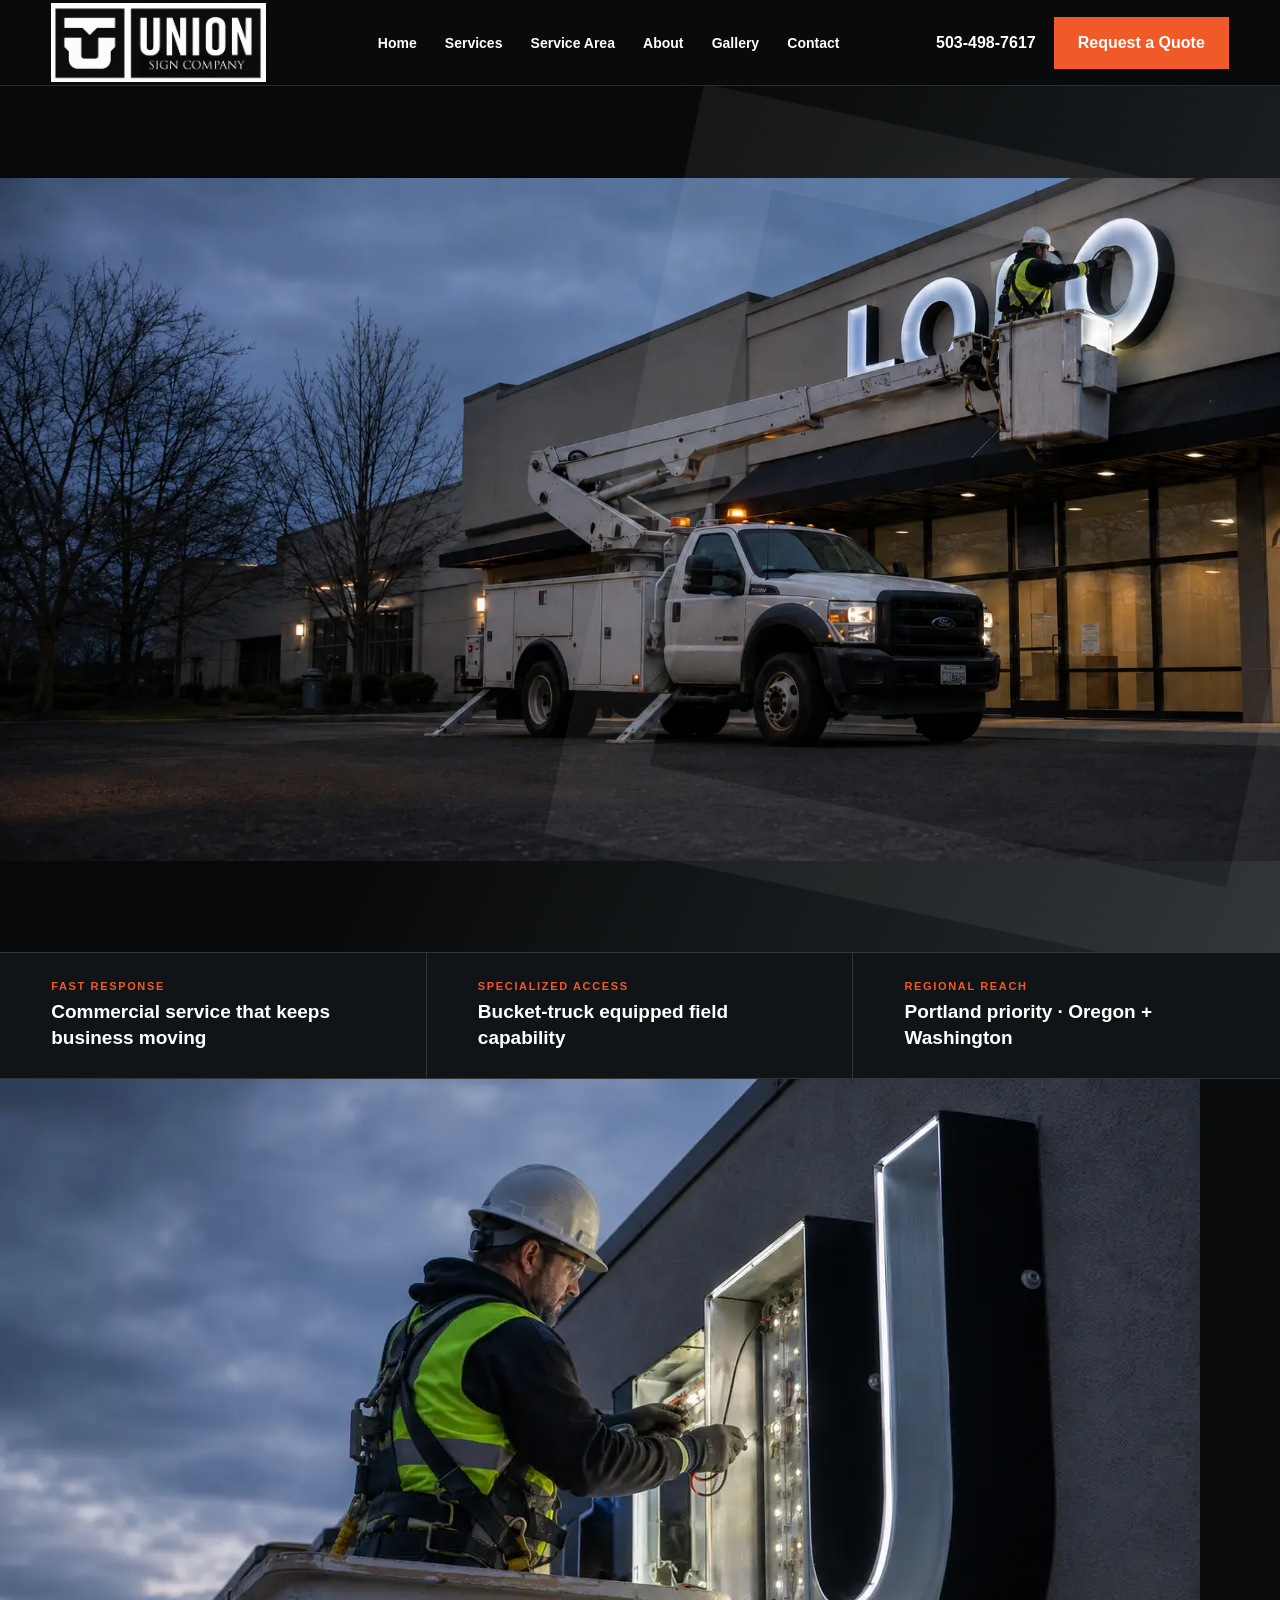
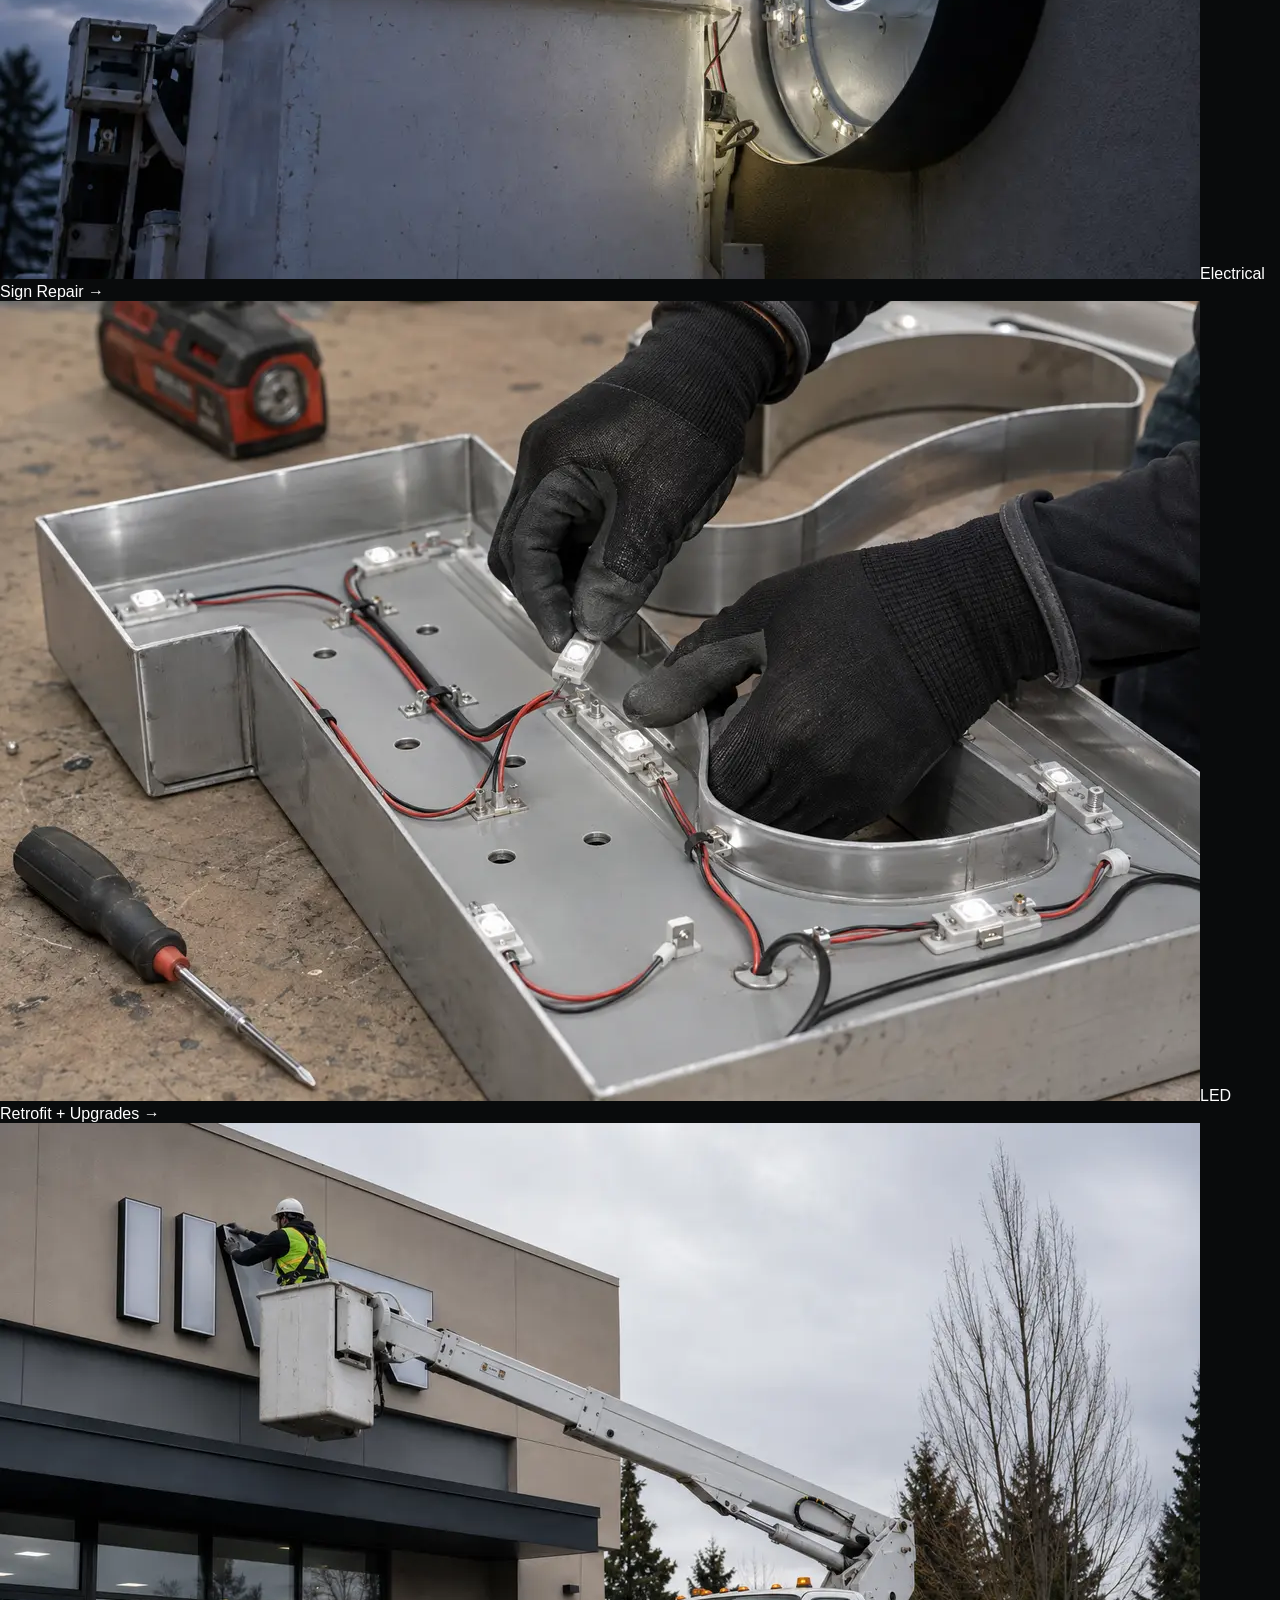
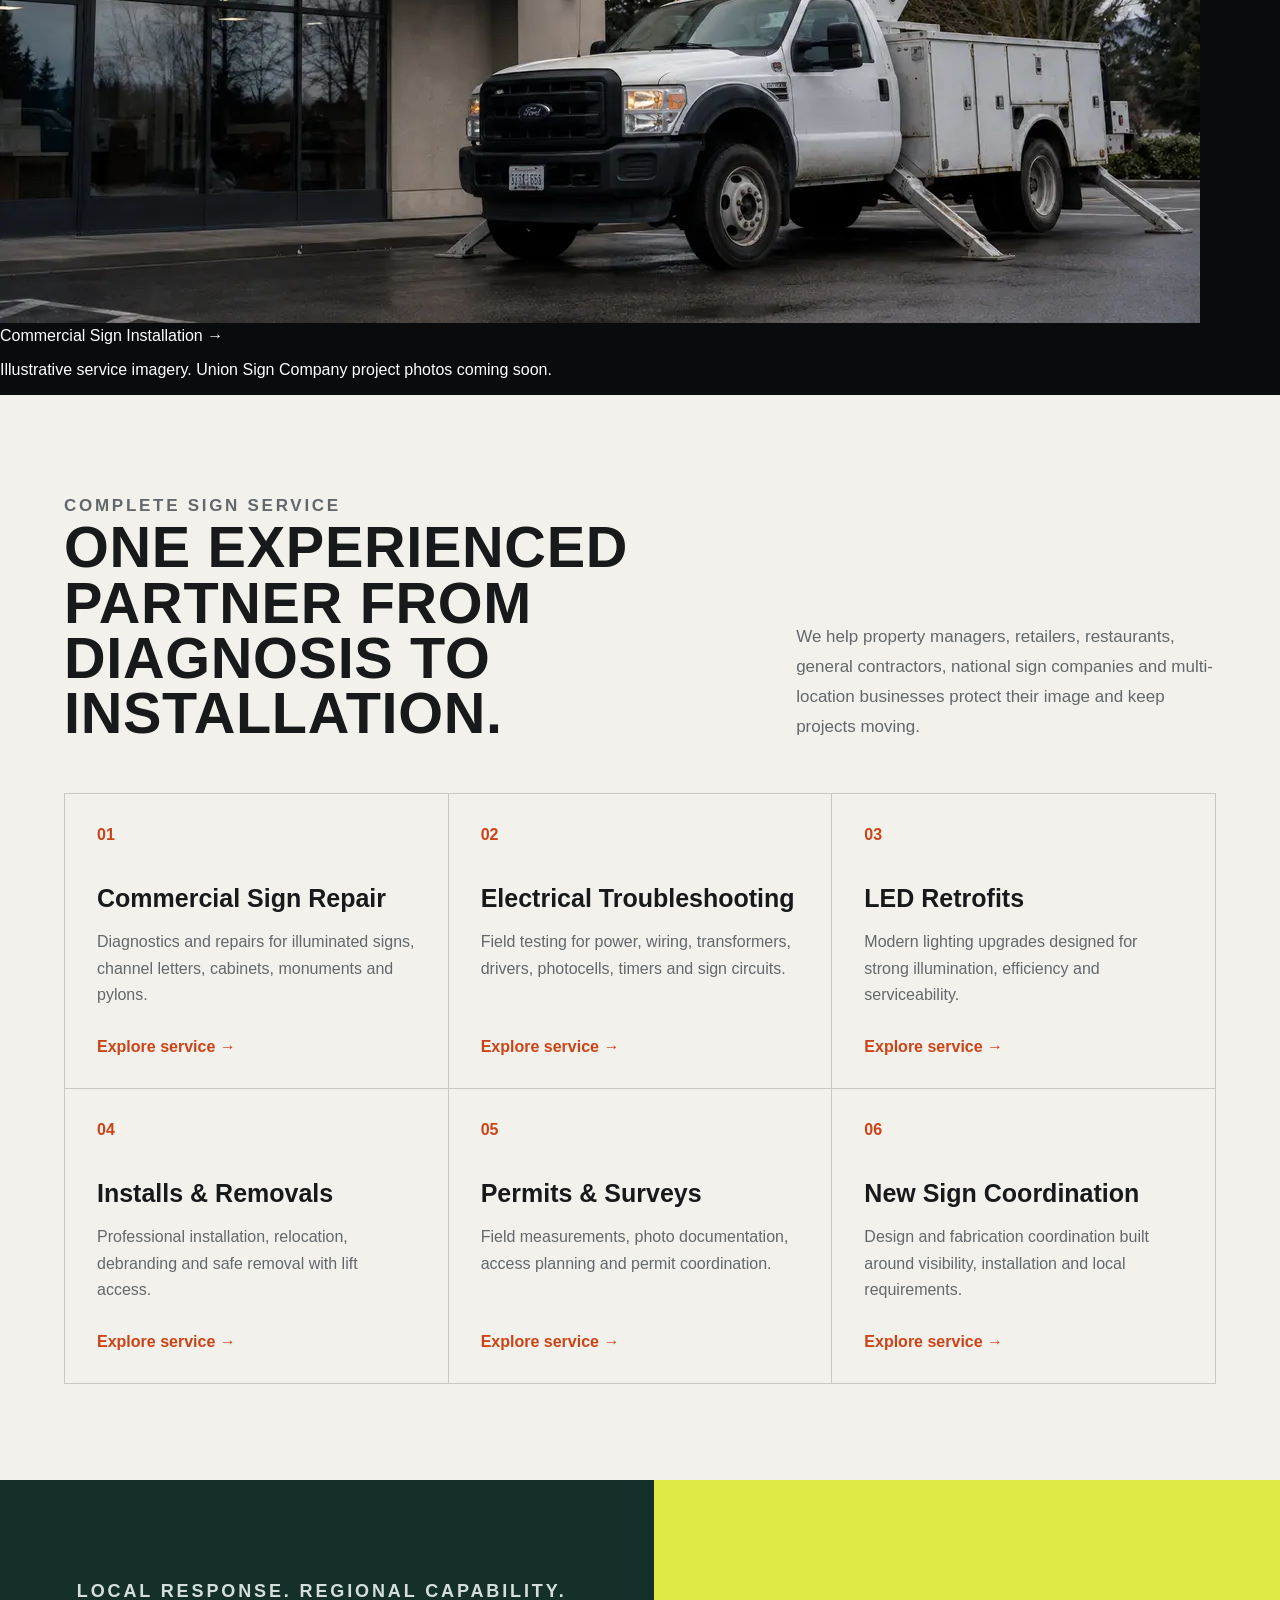
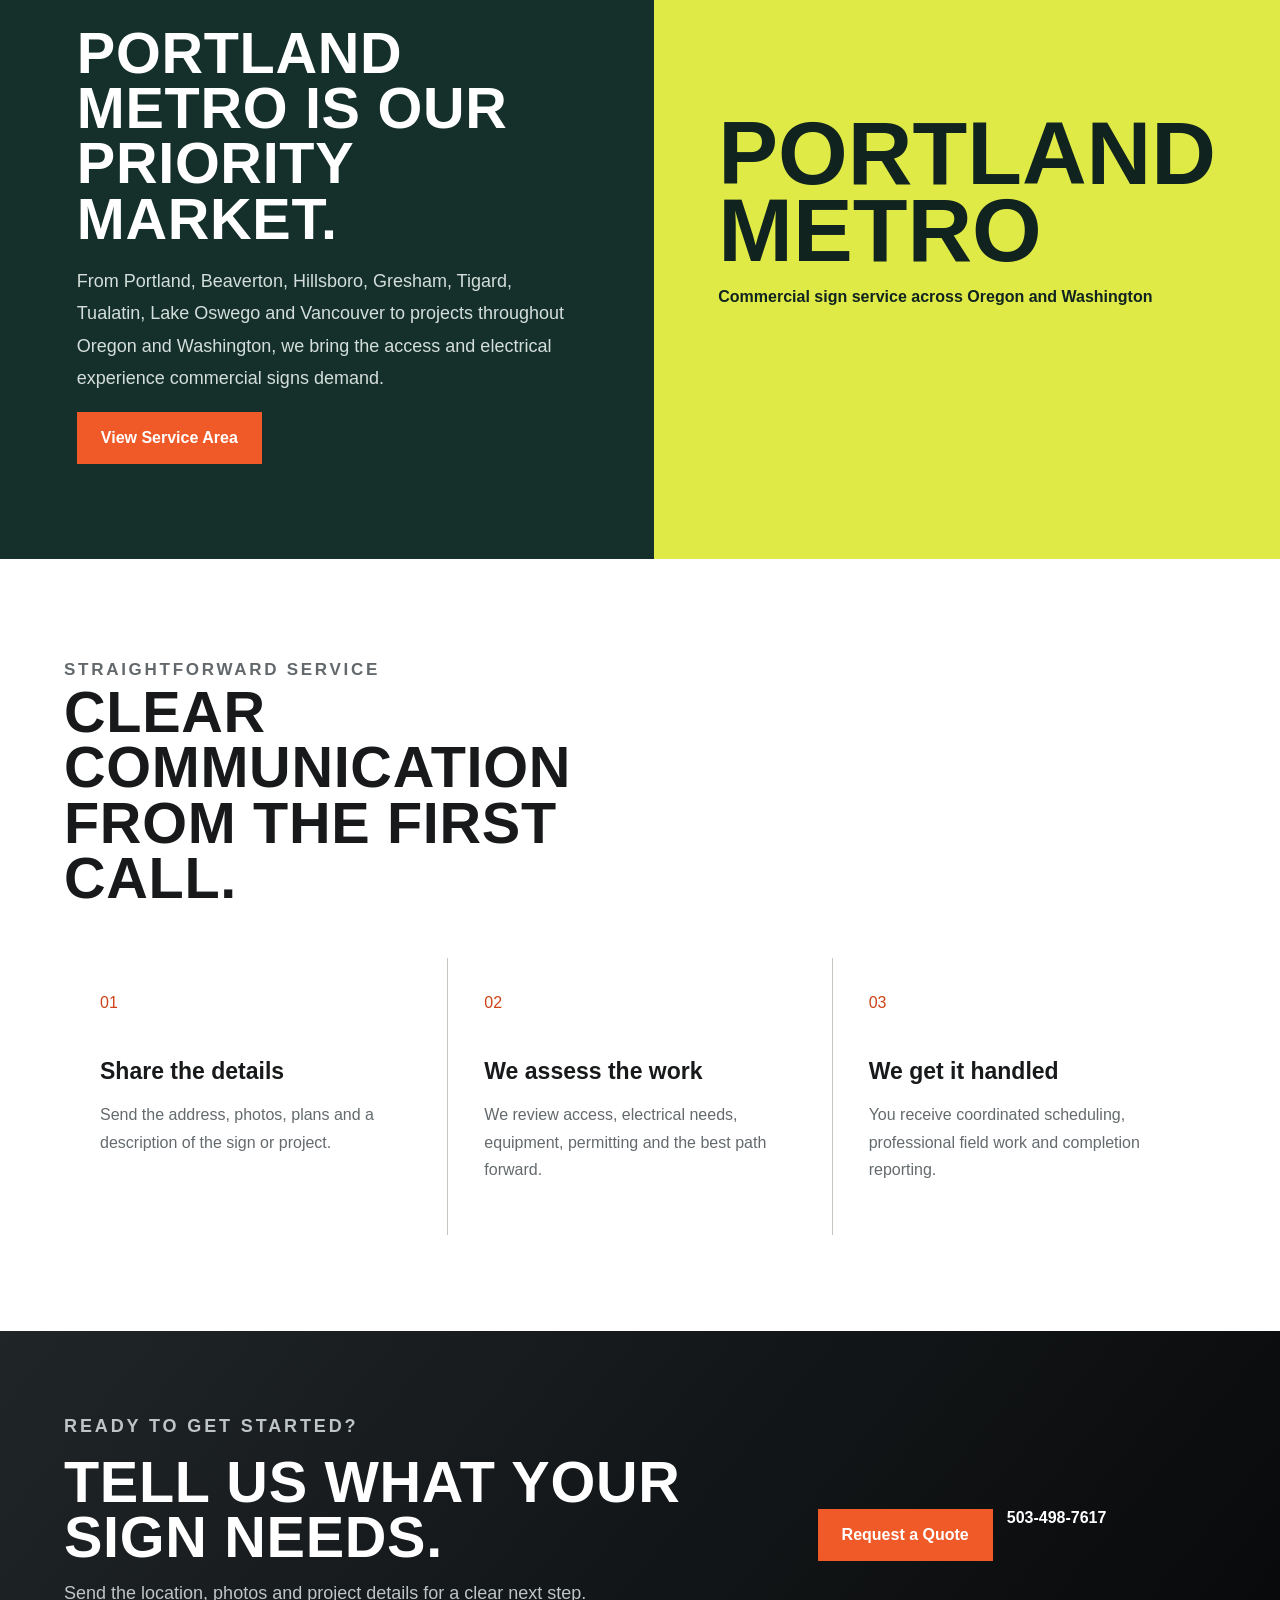
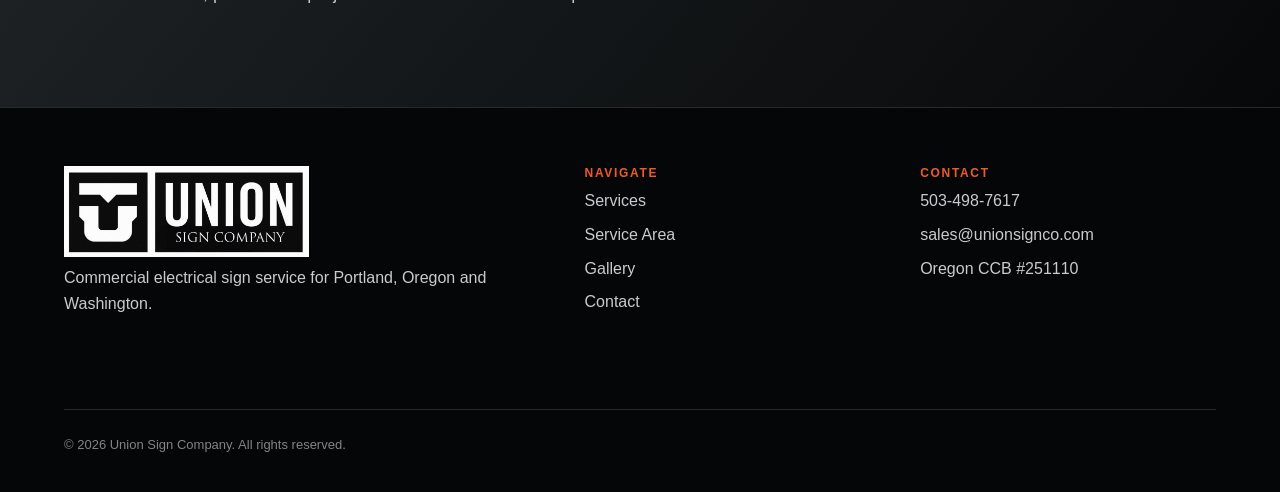
==== index.html @ bd7b83c9 "Integrate responsive homepage photography" ====
<!doctype html><html lang="en"><head><meta charset="utf-8"><meta name="viewport" content="width=device-width,initial-scale=1"><title>Union Sign Company | Portland Commercial Sign Repair</title><meta name="description" content="Commercial sign repair, electrical troubleshooting, LED retrofits, installations and bucket-truck service across Oregon and Washington."><link rel="stylesheet" href="styles.css"><script src="logo-data.js"></script><script src="image-data.js"></script></head><body>
<header class="header"><a class="brand" href="index.html"><img data-logo alt="Union Sign Company"></a><nav class="nav"><a href="index.html">Home</a><a href="services.html">Services</a><a href="service-area.html">Service Area</a><a href="about.html">About</a><a href="gallery.html">Gallery</a><a href="contact.html">Contact</a></nav><div class="header-actions"><a class="phone" href="tel:+15034987617">503-498-7617</a><a class="btn" href="contact.html">Request a Quote</a></div><details class="menu"><summary>☰</summary><nav><a href="index.html">Home</a><a href="services.html">Services</a><a href="service-area.html">Service Area</a><a href="about.html">About</a><a href="gallery.html">Gallery</a><a href="contact.html">Contact</a></nav></details></header>
<main><section class="hero"><img class="hero-photo" data-photo="hero" alt="Bucket-truck commercial sign service at a Portland-area storefront"><div class="hero-shade" aria-hidden="true"></div><div class="hero-content"><p class="eyebrow">Portland Metro Commercial Sign Service</p><h1>Your sign is your first impression. We keep it working.</h1><p class="lead">Responsive commercial sign repair, electrical troubleshooting, LED retrofits, installations, removals, surveys, permitting and bucket-truck service across Oregon and Washington.</p><div class="actions"><a class="btn" href="contact.html">Request a Quote →</a><a class="btn btn-outline" href="tel:+15034987617">Call 503-498-7617</a></div></div></section>
<section class="trust"><div><span>Fast response</span><strong>Commercial service that keeps business moving</strong></div><div><span>Specialized access</span><strong>Bucket-truck equipped field capability</strong></div><div><span>Regional reach</span><strong>Portland priority · Oregon + Washington</strong></div></section>
<section class="photo-services" aria-label="Featured commercial sign services">
<a class="photo-service" href="services.html"><img data-photo="repair" alt="Technician performing electrical sign repair from a bucket lift"><span>Electrical Sign Repair <b aria-hidden="true">→</b></span></a>
<a class="photo-service" href="services.html"><img data-photo="led" alt="LED modules and low-voltage wiring being installed inside a channel letter"><span>LED Retrofit + Upgrades <b aria-hidden="true">→</b></span></a>
<a class="photo-service" href="services.html"><img data-photo="install" alt="Commercial channel-letter sign installation using a bucket truck"><span>Commercial Sign Installation <b aria-hidden="true">→</b></span></a>
<p class="image-note">Illustrative service imagery. Union Sign Company project photos coming soon.</p>
</section>
<section class="section"><div class="heading"><div><p class="eyebrow dark-text">Complete sign service</p><h2>One experienced partner from diagnosis to installation.</h2></div><p>We help property managers, retailers, restaurants, general contractors, national sign companies and multi-location businesses protect their image and keep projects moving.</p></div><div class="grid"><article class="card"><b>01</b><h3>Commercial Sign Repair</h3><p>Diagnostics and repairs for illuminated signs, channel letters, cabinets, monuments and pylons.</p><a href="services.html">Explore service →</a></article><article class="card"><b>02</b><h3>Electrical Troubleshooting</h3><p>Field testing for power, wiring, transformers, drivers, photocells, timers and sign circuits.</p><a href="services.html">Explore service →</a></article><article class="card"><b>03</b><h3>LED Retrofits</h3><p>Modern lighting upgrades designed for strong illumination, efficiency and serviceability.</p><a href="services.html">Explore service →</a></article><article class="card"><b>04</b><h3>Installs & Removals</h3><p>Professional installation, relocation, debranding and safe removal with lift access.</p><a href="services.html">Explore service →</a></article><article class="card"><b>05</b><h3>Permits & Surveys</h3><p>Field measurements, photo documentation, access planning and permit coordination.</p><a href="services.html">Explore service →</a></article><article class="card"><b>06</b><h3>New Sign Coordination</h3><p>Design and fabrication coordination built around visibility, installation and local requirements.</p><a href="services.html">Explore service →</a></article></div></section>
<section class="split"><div class="split-main"><p class="eyebrow">Local response. Regional capability.</p><h2>Portland metro is our priority market.</h2><p>From Portland, Beaverton, Hillsboro, Gresham, Tigard, Tualatin, Lake Oswego and Vancouver to projects throughout Oregon and Washington, we bring the access and electrical experience commercial signs demand.</p><a class="btn" href="service-area.html">View Service Area</a></div><div class="split-side"><strong>Portland<br>Metro</strong><p>Commercial sign service across Oregon and Washington</p></div></section>
<section class="section white"><div class="heading"><div><p class="eyebrow dark-text">Straightforward service</p><h2>Clear communication from the first call.</h2></div></div><div class="steps"><article><span>01</span><h3>Share the details</h3><p>Send the address, photos, plans and a description of the sign or project.</p></article><article><span>02</span><h3>We assess the work</h3><p>We review access, electrical needs, equipment, permitting and the best path forward.</p></article><article><span>03</span><h3>We get it handled</h3><p>You receive coordinated scheduling, professional field work and completion reporting.</p></article></div></section></main>
<section class="cta"><div><p class="eyebrow">Ready to get started?</p><h2>Tell us what your sign needs.</h2><p>Send the location, photos and project details for a clear next step.</p></div><div class="actions"><a class="btn" href="contact.html">Request a Quote</a><a class="phone" href="tel:+15034987617">503-498-7617</a></div></section>
<footer class="footer"><div><img class="footer-logo" data-logo alt="Union Sign Company"><p>Commercial electrical sign service for Portland, Oregon and Washington.</p></div><div><h3>Navigate</h3><a href="services.html">Services</a><a href="service-area.html">Service Area</a><a href="gallery.html">Gallery</a><a href="contact.html">Contact</a></div><div><h3>Contact</h3><a href="tel:+15034987617">503-498-7617</a><a href="mailto:sales@unionsignco.com">sales@unionsignco.com</a><p>Oregon CCB #251110</p></div><p class="copy">© 2026 Union Sign Company. All rights reserved.</p></footer><div class="mobile-bar"><a href="tel:+15034987617">Call Now</a><a href="contact.html">Request a Quote</a></div><script src="script.js"></script></body></html>
---- styles.css ----
:root{--black:#090b0c;--charcoal:#15191b;--steel:#30373b;--white:#fff;--paper:#f3f1eb;--ink:#17191a;--orange:#f05a28;--orange2:#cc4317;--lime:#dfea47;--line:rgba(255,255,255,.14)}
*{box-sizing:border-box}html{scroll-behavior:smooth}body{margin:0;background:var(--black);color:var(--white);font-family:Arial,Helvetica,sans-serif}a{color:inherit;text-decoration:none}img{max-width:100%}:focus-visible{outline:3px solid #ffb49a;outline-offset:4px}
.header{position:sticky;top:0;z-index:20;min-height:86px;padding:0 4vw;display:grid;grid-template-columns:230px 1fr auto;align-items:center;background:rgba(9,11,12,.97);border-bottom:1px solid var(--line)}
.brand{display:block;width:215px}.brand img,.footer-logo{display:block;width:100%;height:auto}.nav{display:flex;justify-content:center;gap:clamp(16px,2.2vw,36px)}.nav a{font-size:14px;font-weight:800}.nav a:hover{color:var(--orange)}
.header-actions{display:flex;align-items:center;gap:18px}.phone{font-weight:900;white-space:nowrap}.btn{display:inline-flex;align-items:center;justify-content:center;min-height:52px;padding:0 23px;background:var(--orange);border:1px solid var(--orange);font-weight:900;transition:.2s}.btn:hover{background:var(--orange2);transform:translateY(-2px)}.btn-outline{background:rgba(0,0,0,.35);border-color:#fff}.menu{display:none}
.hero{min-height:700px;position:relative;display:flex;align-items:center;overflow:hidden;background:radial-gradient(circle at 78% 38%,rgba(240,90,40,.22),transparent 24%),linear-gradient(115deg,#070809 40%,#242a2d)}
.hero:after{content:"";position:absolute;right:-8vw;top:8%;width:46vw;height:46vw;border:7vw solid rgba(255,255,255,.055);transform:rotate(12deg)}
.hero-content{position:relative;z-index:2;width:min(840px,92vw);padding:90px 5vw}.eyebrow{margin:0 0 18px;color:var(--orange);font-size:12px;font-weight:900;letter-spacing:.16em;text-transform:uppercase}
h1,h2{margin:0;font-family:Impact,"Arial Narrow",Arial,sans-serif;text-transform:uppercase;letter-spacing:.012em;line-height:.96}h1{font-size:clamp(54px,6.2vw,94px)}h2{font-size:clamp(40px,4.5vw,68px)}h3{margin:0}.lead{max-width:720px;color:#d7dcde;font-size:clamp(18px,1.45vw,22px);line-height:1.7}.actions{display:flex;gap:14px;flex-wrap:wrap;margin-top:32px}
.trust{display:grid;grid-template-columns:repeat(3,1fr);background:#111416;border-block:1px solid var(--line)}.trust div{padding:27px 4vw;border-right:1px solid var(--line)}.trust div:last-child{border:0}.trust span{display:block;color:var(--orange);font-size:11px;font-weight:900;letter-spacing:.15em;text-transform:uppercase}.trust strong{display:block;margin-top:7px;font-size:19px;line-height:1.35}
.section{padding:96px 5vw;background:var(--paper);color:var(--ink)}.section.white{background:#fff}.section.dark{background:#101315;color:#fff}.heading{display:grid;grid-template-columns:1.2fr .8fr;gap:8vw;align-items:end;margin-bottom:52px}.heading p{margin:0;color:#62686b;font-size:17px;line-height:1.75}.dark .heading p{color:#c2c8ca}.dark-text{color:var(--orange2)}
.grid{display:grid;grid-template-columns:repeat(3,1fr);border-top:1px solid #c8c6c0;border-left:1px solid #c8c6c0}.card{min-height:295px;padding:32px;display:flex;flex-direction:column;border-right:1px solid #c8c6c0;border-bottom:1px solid #c8c6c0}.card b{color:var(--orange2);font-family:Impact,sans-serif}.card h3{margin-top:40px;font-size:25px}.card p{color:#62686b;line-height:1.65}.card a{margin-top:auto;color:var(--orange2);font-weight:900}
.split{display:grid;grid-template-columns:1.25fr .75fr;background:#15302b}.split-main{padding:95px 6vw}.split-main p{color:#d4deda;font-size:18px;line-height:1.8}.split-side{padding:70px 5vw;display:flex;flex-direction:column;justify-content:center;background:var(--lime);color:#10231f}.split-side strong{font-family:Impact,sans-serif;font-size:clamp(58px,7vw,105px);line-height:.86;text-transform:uppercase}.split-side p{font-weight:800;line-height:1.5}
.steps{display:grid;grid-template-columns:repeat(3,1fr);gap:1px;background:#c7c7c2}.steps article{min-height:250px;padding:36px;background:#fff}.steps span{color:var(--orange2);font-family:Impact,sans-serif}.steps h3{margin-top:46px;font-size:23px}.steps p{color:#646a6d;line-height:1.7}
.page-hero{min-height:440px;display:flex;align-items:flex-end;padding:95px 5vw 65px;background:radial-gradient(circle at 82% 22%,rgba(240,90,40,.2),transparent 24%),linear-gradient(135deg,#252b2e,#090b0c 70%)}.page-hero p{max-width:760px;color:#ccd2d4;font-size:19px;line-height:1.7}
.detail-grid{display:grid;grid-template-columns:repeat(2,1fr);gap:15px}.detail{padding:36px;background:#191d1f;color:#fff;border-top:4px solid var(--orange)}.detail h2{margin-top:24px;font-size:40px}.detail p,.detail li{color:#c6ccce;line-height:1.7}
.city-list,.filters{display:flex;flex-wrap:wrap;gap:10px;margin-top:30px}.city-list span,.filter{padding:12px 16px;border:1px solid rgba(255,255,255,.28);font-weight:800}.filter{cursor:pointer;background:#fff;color:#111;border-color:#bbb}.filter.active{background:var(--orange);color:#fff;border-color:var(--orange)}
.gallery{display:grid;grid-template-columns:repeat(3,1fr);gap:14px}.gallery article{min-height:320px;padding:28px;display:flex;flex-direction:column;background:linear-gradient(145deg,#30373b,#121516);border-top:4px solid var(--orange)}.gallery article span{color:var(--orange);font-weight:900;text-transform:uppercase;font-size:12px}.gallery article h3{margin-top:auto;font-size:28px}.gallery article p{color:#c5cbcd;line-height:1.6}
.contact-layout{display:grid;grid-template-columns:1.2fr .8fr;gap:7vw}.form{display:grid;grid-template-columns:1fr 1fr;gap:18px}.field{display:flex;flex-direction:column;gap:8px}.field.full{grid-column:1/-1}label{font-weight:800}input,select,textarea{width:100%;padding:14px;border:1px solid #aeb2b2;background:#fff;font:inherit}textarea{min-height:150px}.note{color:#62686b;font-size:14px;line-height:1.6}.contact-card{padding:38px;background:#171b1d;color:#fff;border-top:5px solid var(--orange)}.contact-card small{display:block;color:var(--orange);font-weight:900;text-transform:uppercase;letter-spacing:.14em}.contact-card a{display:block;margin:10px 0 25px;font-size:21px;font-weight:800;overflow-wrap:anywhere}
.cta{padding:85px 5vw;display:grid;grid-template-columns:1.25fr .75fr;gap:7vw;align-items:center;background:linear-gradient(130deg,#202528,#070809)}.cta p{color:#bec5c7;font-size:18px}.footer{padding:58px 5vw 28px;display:grid;grid-template-columns:1.2fr .7fr .8fr;gap:6vw;background:#050607;color:#c7ccce;border-top:1px solid var(--line)}.footer-logo{width:245px}.footer a,.footer p{display:block;margin:8px 0;line-height:1.6}.footer h3{color:var(--orange);font-size:12px;text-transform:uppercase;letter-spacing:.14em}.copy{grid-column:1/-1;padding-top:25px;border-top:1px solid var(--line);color:#7f8587;font-size:13px}.mobile-bar{display:none}
@media(max-width:1000px){.header{grid-template-columns:190px 1fr auto}.brand{width:180px}.nav{gap:14px}.phone{display:none}.grid{grid-template-columns:repeat(2,1fr)}}
@media(max-width:780px){body{padding-bottom:58px}.header{min-height:74px;padding:0 18px;grid-template-columns:1fr auto}.brand{width:165px}.nav,.header-actions{display:none}.menu{display:block}.menu summary{cursor:pointer;font-size:28px;list-style:none}.menu nav{position:fixed;top:74px;left:0;right:0;padding:14px 22px;background:#090b0c;border-bottom:1px solid var(--line)}.menu nav a{display:block;padding:13px 0;border-bottom:1px solid var(--line);font-weight:800}.hero{min-height:660px;align-items:flex-end}.hero-content{padding:190px 22px 55px}.actions .btn{width:100%}.trust,.heading,.grid,.split,.steps,.detail-grid,.gallery,.contact-layout,.cta,.footer{grid-template-columns:1fr}.trust div{border-right:0;border-bottom:1px solid var(--line)}.section{padding:72px 22px}.heading{gap:25px}.split-main,.split-side,.cta{padding:72px 22px}.page-hero{min-height:390px;padding:80px 22px 52px}.form{grid-template-columns:1fr}.field.full{grid-column:1}.copy{grid-column:1}.mobile-bar{position:fixed;z-index:30;left:0;right:0;bottom:0;height:58px;display:grid;grid-template-columns:1fr 1.35fr}.mobile-bar a{display:flex;align-items:center;justify-content:center;background:#252b2e;font-weight:900}.mobile-bar a:last-child{background:var(--orange)}}
@media(prefers-reduced-motion:reduce){*{scroll-behavior:auto!important;transition:none!important}}
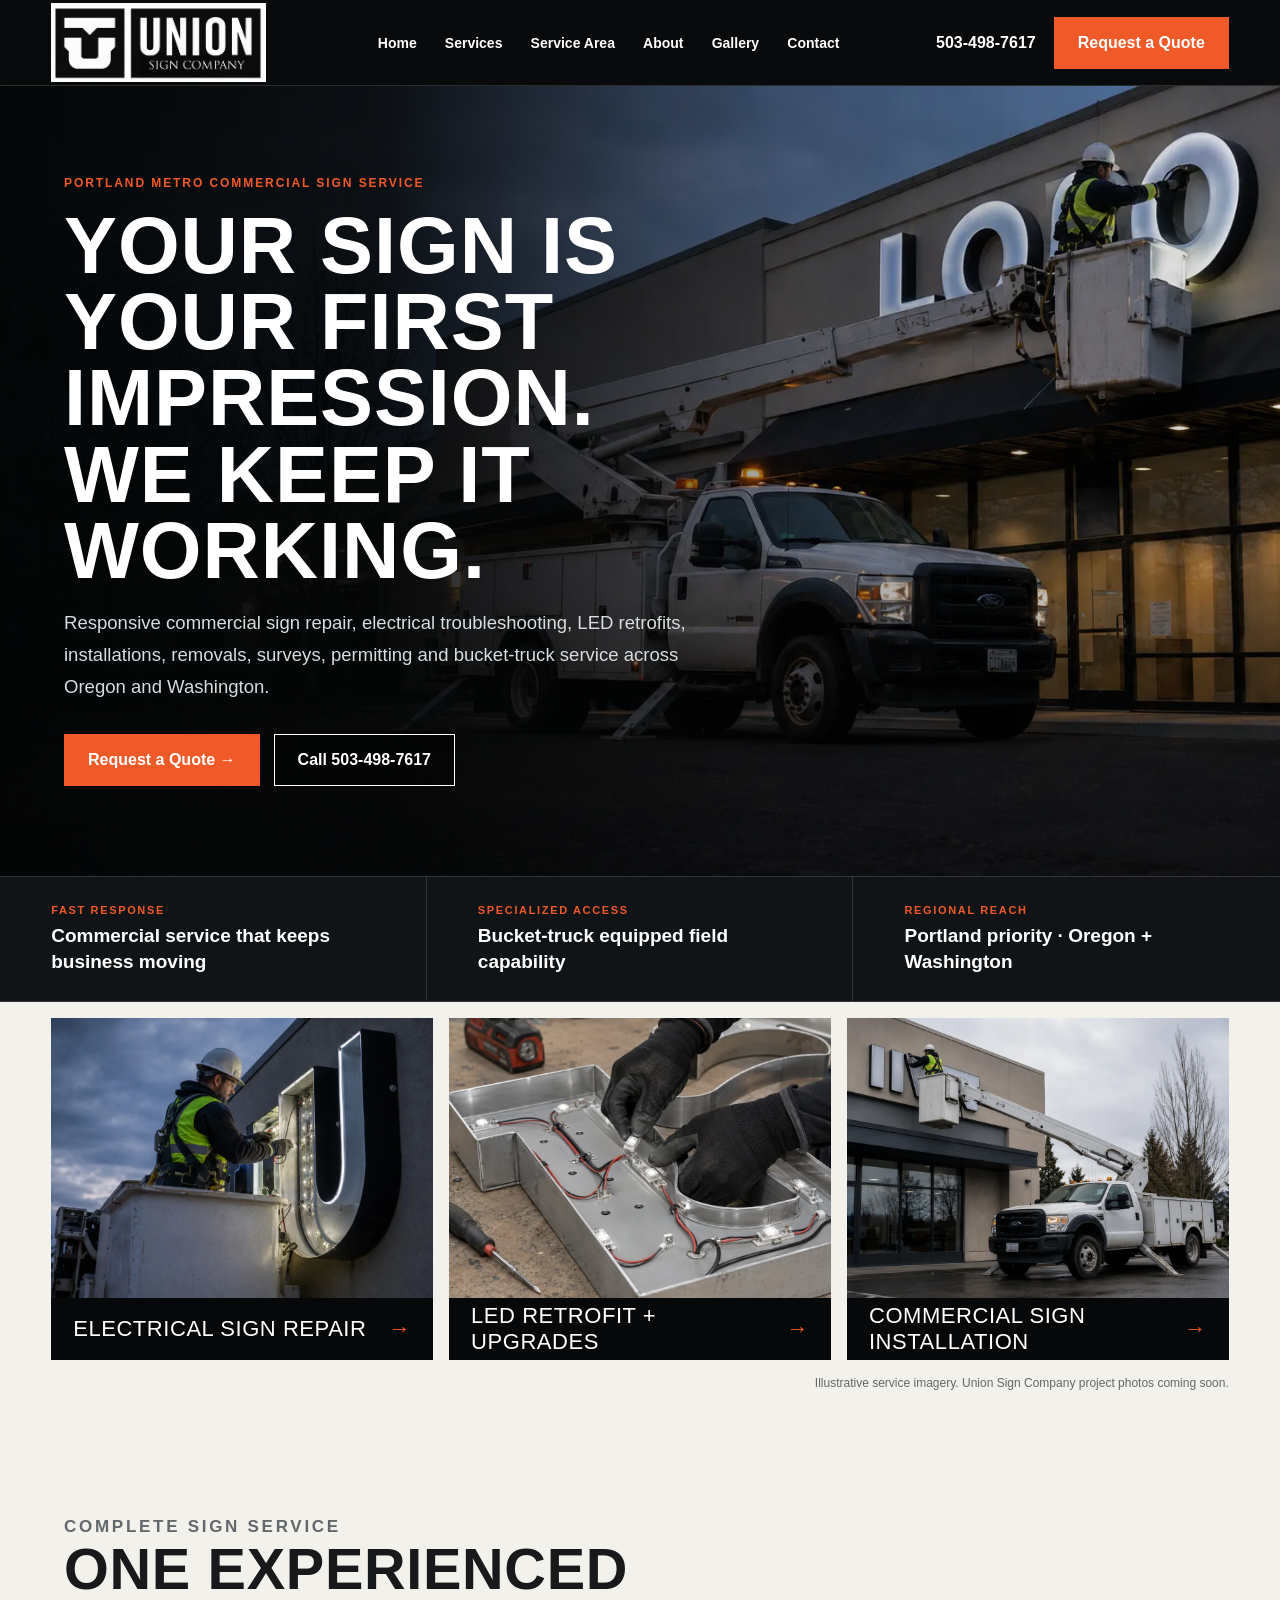
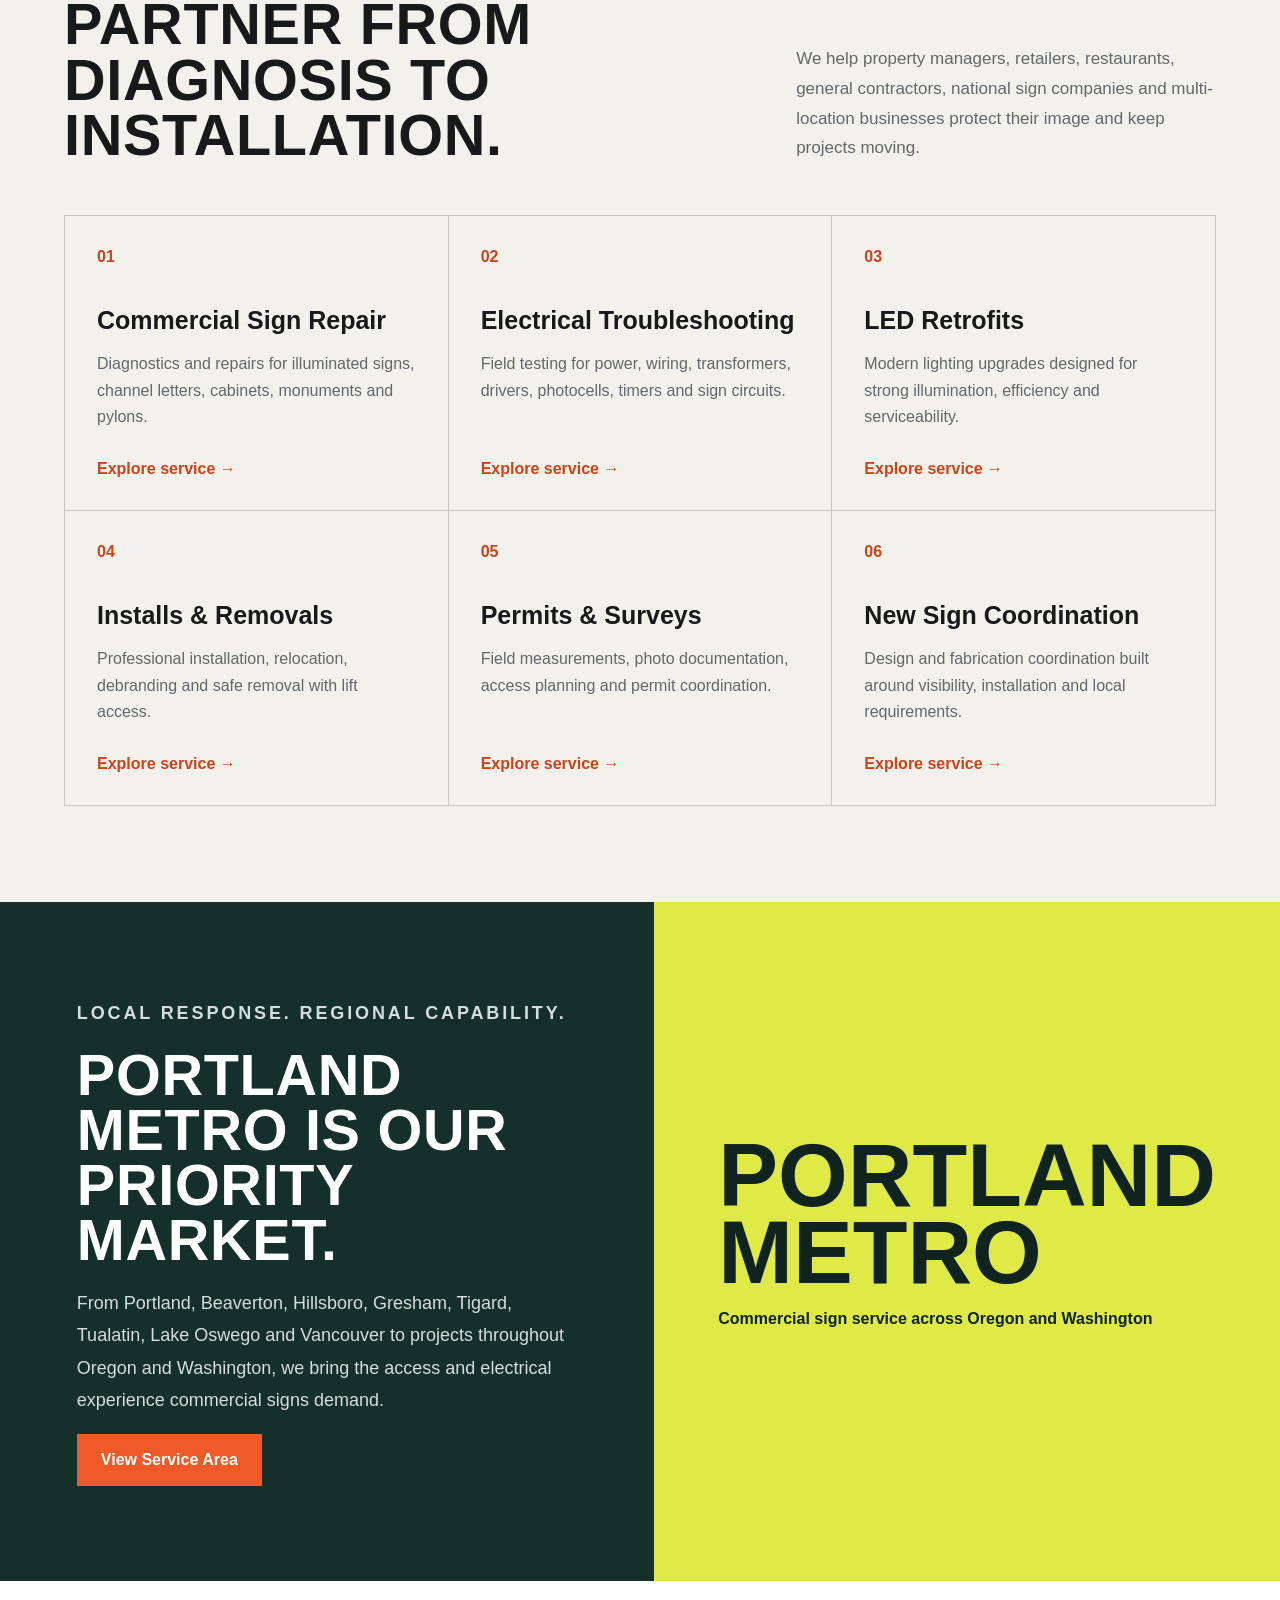
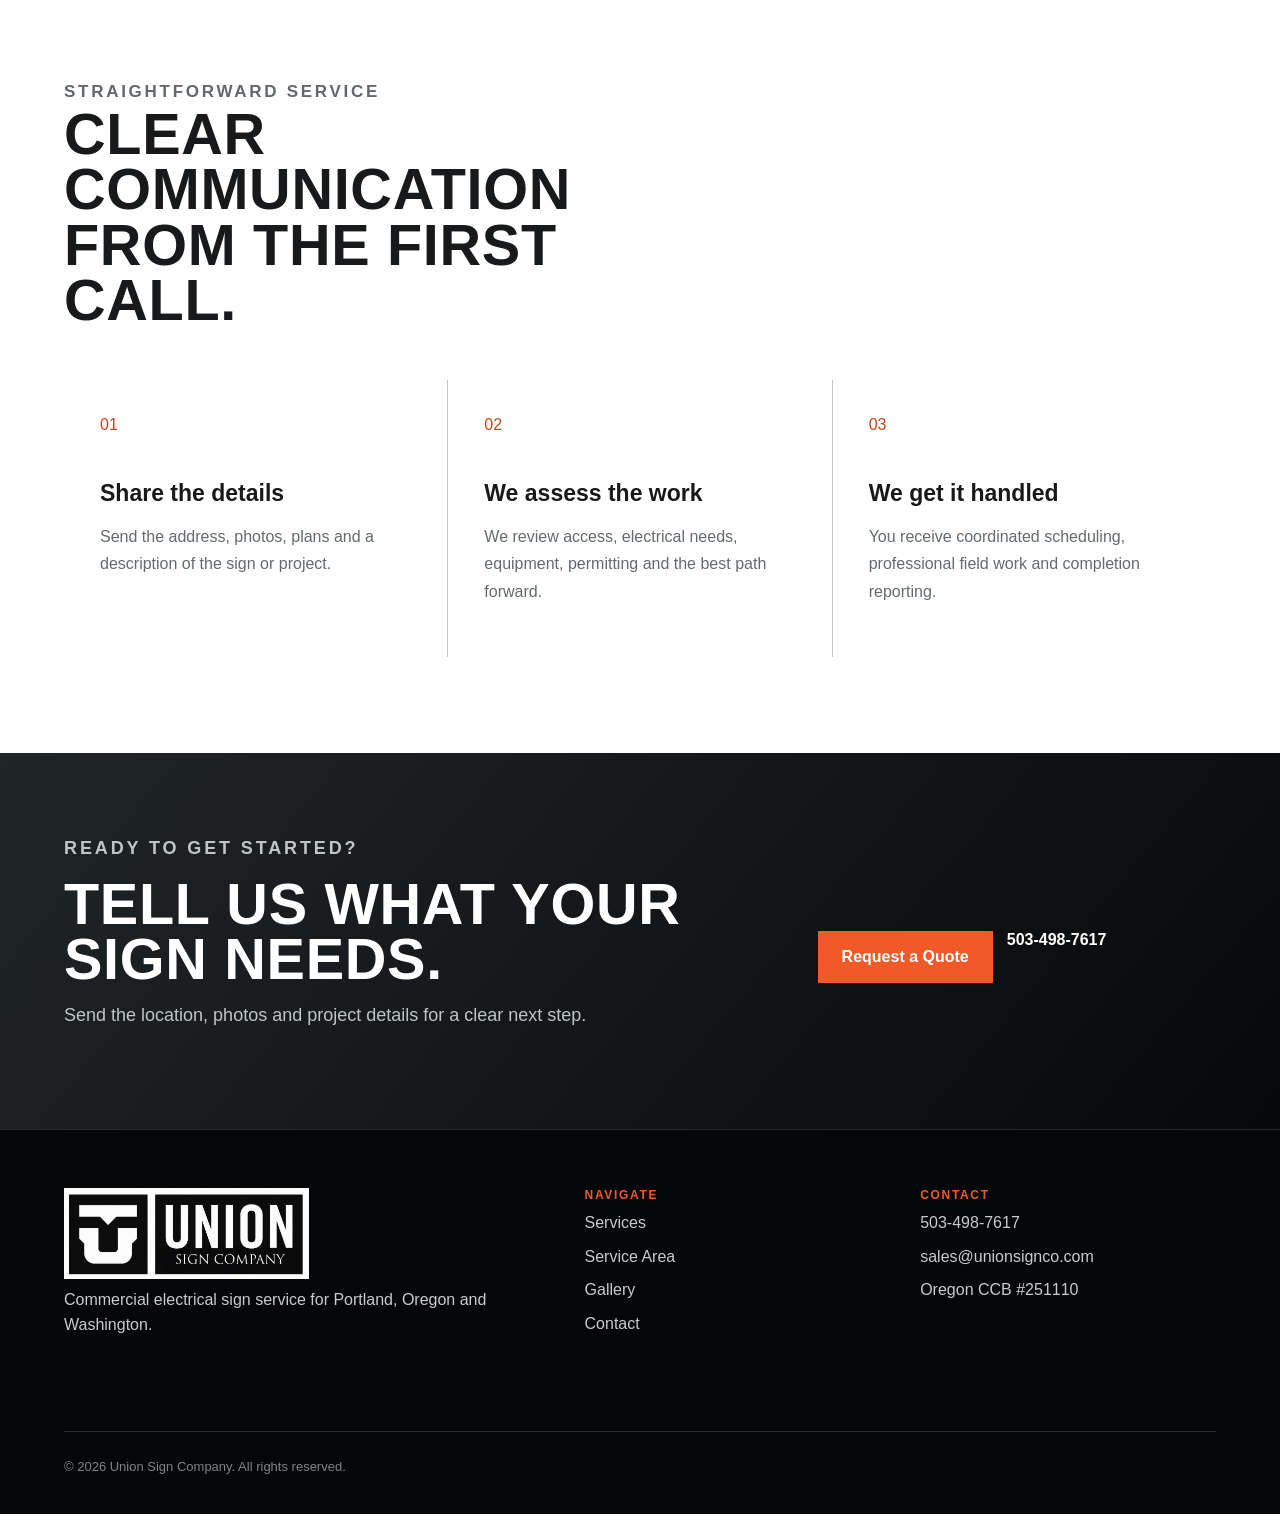
==== commit 8a185b7f: "Fix homepage stylesheet cache" ====
--- a/index.html
+++ b/index.html
@@ -1,4 +1,4 @@
-<!doctype html><html lang="en"><head><meta charset="utf-8"><meta name="viewport" content="width=device-width,initial-scale=1"><title>Union Sign Company | Portland Commercial Sign Repair</title><meta name="description" content="Commercial sign repair, electrical troubleshooting, LED retrofits, installations and bucket-truck service across Oregon and Washington."><link rel="stylesheet" href="styles.css"><script src="logo-data.js"></script><script src="image-data.js"></script></head><body>
+<!doctype html><html lang="en"><head><meta charset="utf-8"><meta name="viewport" content="width=device-width,initial-scale=1"><title>Union Sign Company | Portland Commercial Sign Repair</title><meta name="description" content="Commercial sign repair, electrical troubleshooting, LED retrofits, installations and bucket-truck service across Oregon and Washington."><link rel="stylesheet" href="styles.css?v=20260726-2"><script src="logo-data.js"></script><script src="image-data.js"></script></head><body>
 <header class="header"><a class="brand" href="index.html"><img data-logo alt="Union Sign Company"></a><nav class="nav"><a href="index.html">Home</a><a href="services.html">Services</a><a href="service-area.html">Service Area</a><a href="about.html">About</a><a href="gallery.html">Gallery</a><a href="contact.html">Contact</a></nav><div class="header-actions"><a class="phone" href="tel:+15034987617">503-498-7617</a><a class="btn" href="contact.html">Request a Quote</a></div><details class="menu"><summary>☰</summary><nav><a href="index.html">Home</a><a href="services.html">Services</a><a href="service-area.html">Service Area</a><a href="about.html">About</a><a href="gallery.html">Gallery</a><a href="contact.html">Contact</a></nav></details></header>
 <main><section class="hero"><img class="hero-photo" data-photo="hero" alt="Bucket-truck commercial sign service at a Portland-area storefront"><div class="hero-shade" aria-hidden="true"></div><div class="hero-content"><p class="eyebrow">Portland Metro Commercial Sign Service</p><h1>Your sign is your first impression. We keep it working.</h1><p class="lead">Responsive commercial sign repair, electrical troubleshooting, LED retrofits, installations, removals, surveys, permitting and bucket-truck service across Oregon and Washington.</p><div class="actions"><a class="btn" href="contact.html">Request a Quote →</a><a class="btn btn-outline" href="tel:+15034987617">Call 503-498-7617</a></div></div></section>
 <section class="trust"><div><span>Fast response</span><strong>Commercial service that keeps business moving</strong></div><div><span>Specialized access</span><strong>Bucket-truck equipped field capability</strong></div><div><span>Regional reach</span><strong>Portland priority · Oregon + Washington</strong></div></section>
--- a/styles.css
+++ b/styles.css
@@ -21,3 +21,31 @@
 @media(max-width:1000px){.header{grid-template-columns:190px 1fr auto}.brand{width:180px}.nav{gap:14px}.phone{display:none}.grid{grid-template-columns:repeat(2,1fr)}}
 @media(max-width:780px){body{padding-bottom:58px}.header{min-height:74px;padding:0 18px;grid-template-columns:1fr auto}.brand{width:165px}.nav,.header-actions{display:none}.menu{display:block}.menu summary{cursor:pointer;font-size:28px;list-style:none}.menu nav{position:fixed;top:74px;left:0;right:0;padding:14px 22px;background:#090b0c;border-bottom:1px solid var(--line)}.menu nav a{display:block;padding:13px 0;border-bottom:1px solid var(--line);font-weight:800}.hero{min-height:660px;align-items:flex-end}.hero-content{padding:190px 22px 55px}.actions .btn{width:100%}.trust,.heading,.grid,.split,.steps,.detail-grid,.gallery,.contact-layout,.cta,.footer{grid-template-columns:1fr}.trust div{border-right:0;border-bottom:1px solid var(--line)}.section{padding:72px 22px}.heading{gap:25px}.split-main,.split-side,.cta{padding:72px 22px}.page-hero{min-height:390px;padding:80px 22px 52px}.form{grid-template-columns:1fr}.field.full{grid-column:1}.copy{grid-column:1}.mobile-bar{position:fixed;z-index:30;left:0;right:0;bottom:0;height:58px;display:grid;grid-template-columns:1fr 1.35fr}.mobile-bar a{display:flex;align-items:center;justify-content:center;background:#252b2e;font-weight:900}.mobile-bar a:last-child{background:var(--orange)}}
 @media(prefers-reduced-motion:reduce){*{scroll-behavior:auto!important;transition:none!important}}
+
+/* Homepage photography */
+.hero{background:#090b0c}
+.hero:after{display:none}
+.hero-photo{position:absolute;inset:0;width:100%;height:100%;max-width:none;object-fit:cover;object-position:center}
+.hero-shade{position:absolute;inset:0;z-index:1;background:linear-gradient(90deg,rgba(3,5,6,.98) 0%,rgba(3,5,6,.9) 30%,rgba(3,5,6,.3) 62%,rgba(3,5,6,.08) 100%),linear-gradient(0deg,rgba(0,0,0,.45),transparent 42%)}
+.hero-content{max-width:760px}
+.photo-services{display:grid;grid-template-columns:repeat(3,1fr);gap:16px;padding:16px 4vw 26px;background:var(--paper);color:var(--white)}
+.photo-service{position:relative;display:flex;flex-direction:column;overflow:hidden;background:#070809;min-width:0}
+.photo-service img{display:block;width:100%;height:280px;object-fit:cover;transition:transform .35s ease}
+.photo-service span{display:flex;justify-content:space-between;align-items:center;min-height:62px;padding:0 22px;font-family:Impact,"Arial Narrow",Arial,sans-serif;font-size:22px;letter-spacing:.025em;text-transform:uppercase}
+.photo-service b{color:var(--orange);font-family:Arial,sans-serif}
+.photo-service:hover img{transform:scale(1.025)}
+.image-note{grid-column:1/-1;margin:0;color:#666;font-size:12px;text-align:right}
+@media(max-width:900px){
+.hero{min-height:650px;align-items:flex-end}
+.hero-photo{object-position:63% center}
+.hero-shade{background:linear-gradient(90deg,rgba(3,5,6,.96),rgba(3,5,6,.58)),linear-gradient(0deg,rgba(0,0,0,.55),transparent)}
+.photo-services{grid-template-columns:1fr}
+.photo-service img{height:auto;aspect-ratio:16/9}
+.image-note{text-align:left}
+}
+@media(max-width:560px){
+.hero{min-height:680px}
+.hero-content{padding-top:120px;padding-bottom:55px}
+.hero-photo{object-position:68% center}
+.photo-service span{font-size:19px}
+}
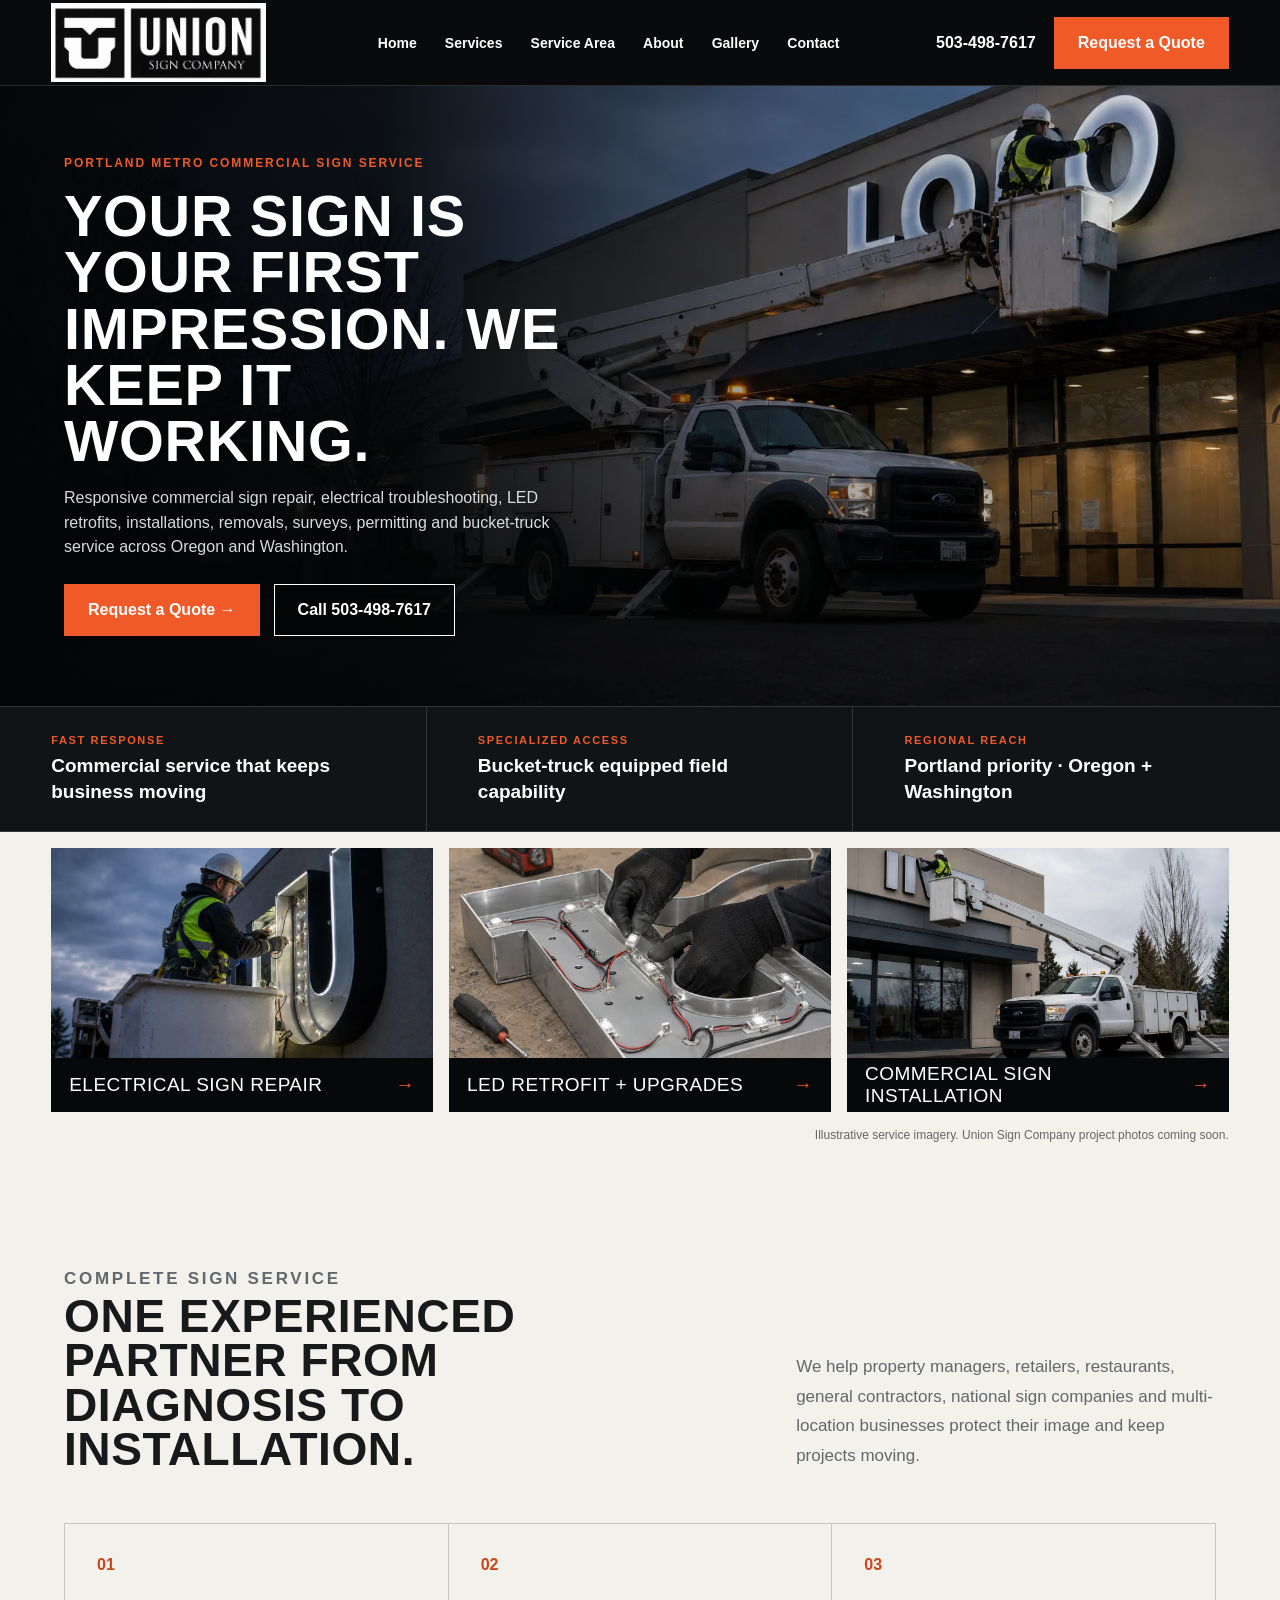
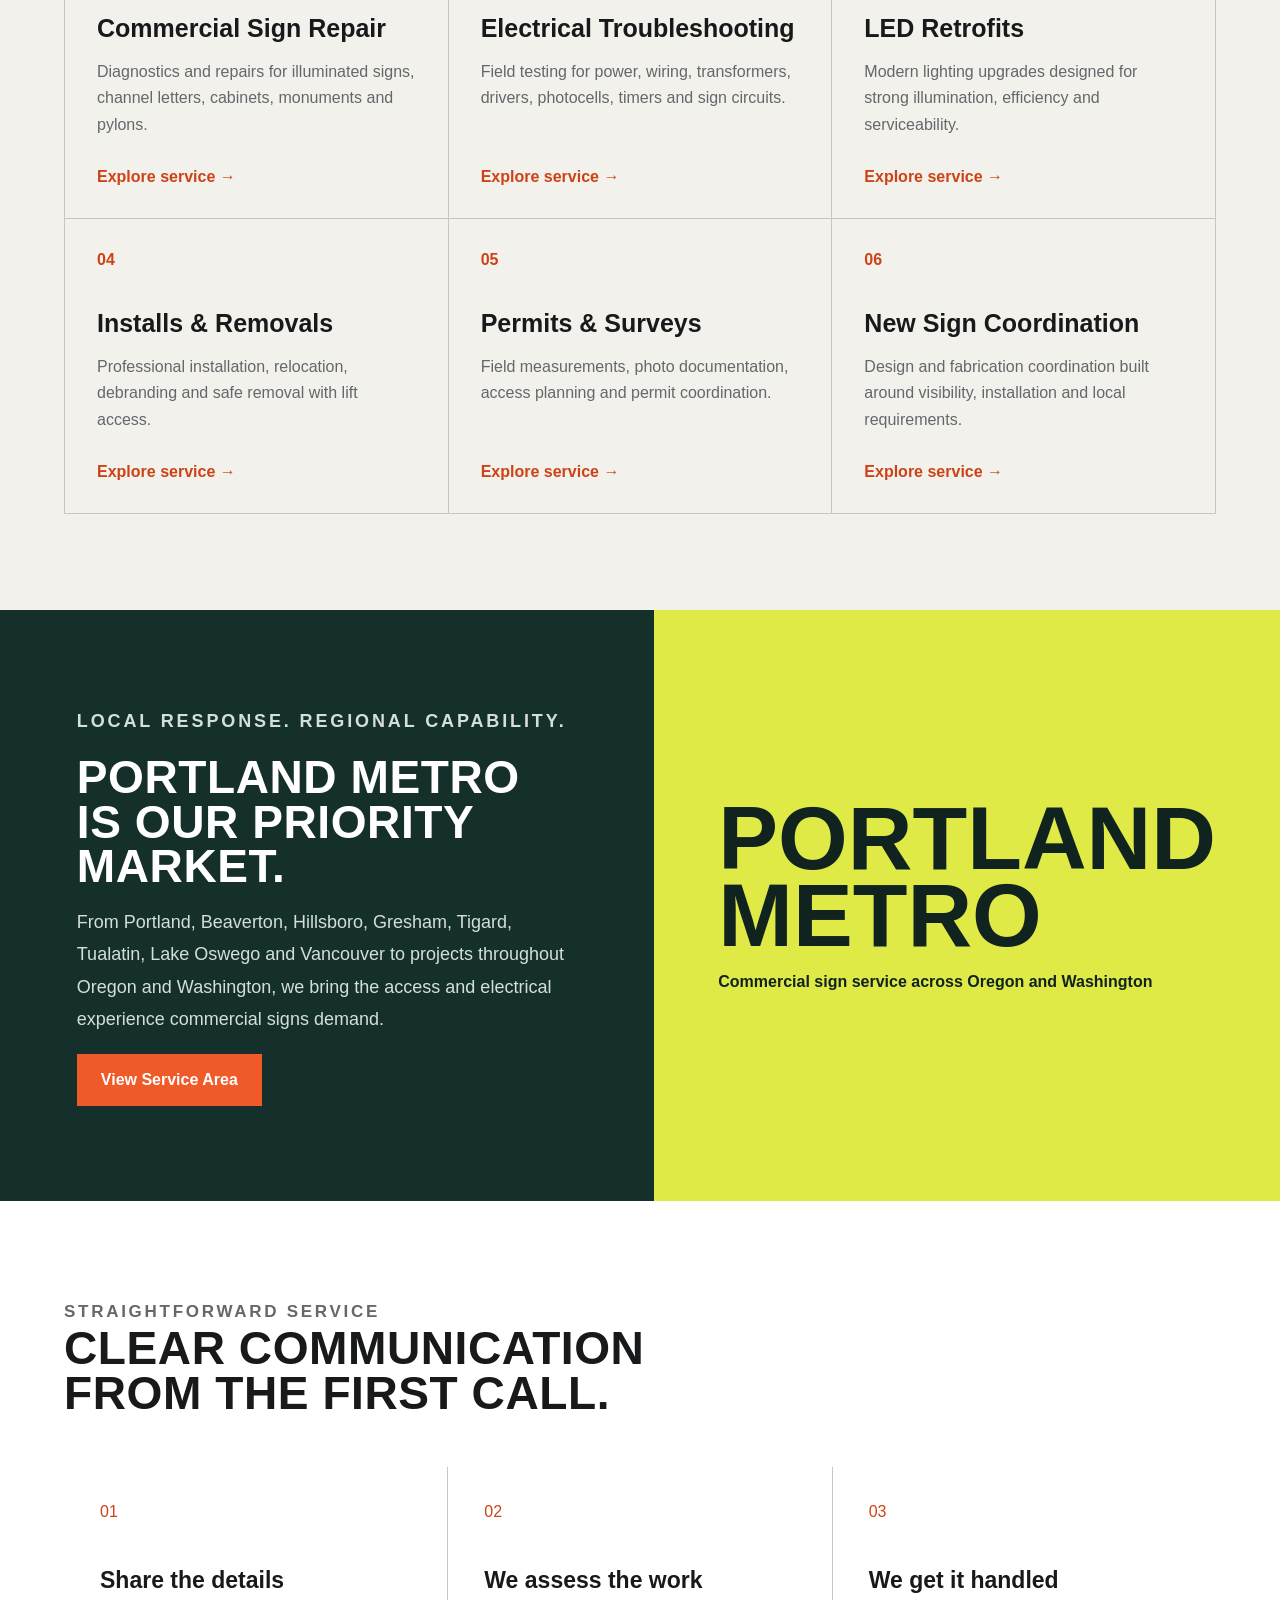
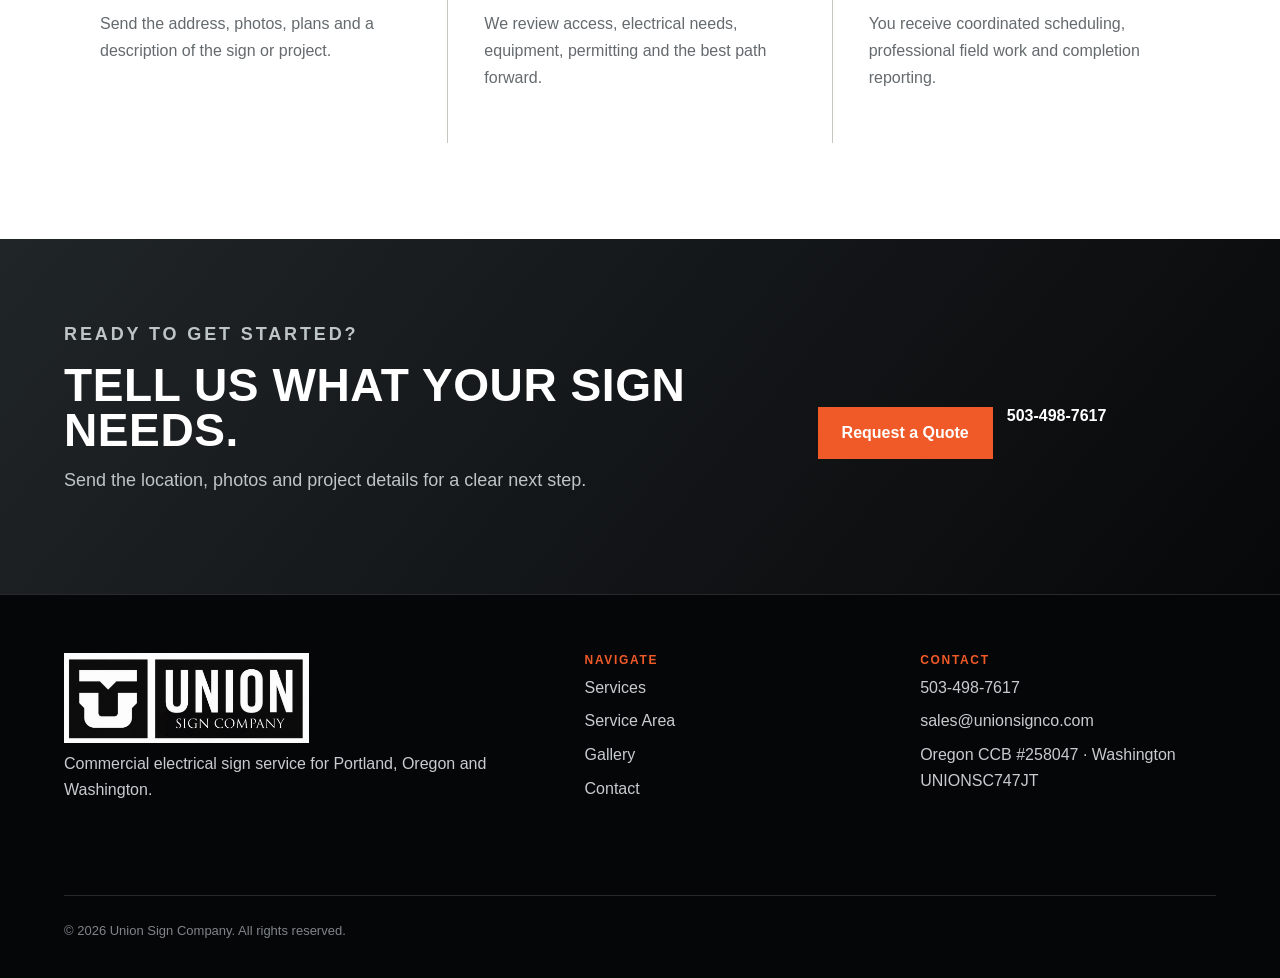
==== commit 052374e9: "Correct Oregon and add Washington contractor licenses" ====
--- a/index.html
+++ b/index.html
@@ -12,4 +12,4 @@
 <section class="split"><div class="split-main"><p class="eyebrow">Local response. Regional capability.</p><h2>Portland metro is our priority market.</h2><p>From Portland, Beaverton, Hillsboro, Gresham, Tigard, Tualatin, Lake Oswego and Vancouver to projects throughout Oregon and Washington, we bring the access and electrical experience commercial signs demand.</p><a class="btn" href="service-area.html">View Service Area</a></div><div class="split-side"><strong>Portland<br>Metro</strong><p>Commercial sign service across Oregon and Washington</p></div></section>
 <section class="section white"><div class="heading"><div><p class="eyebrow dark-text">Straightforward service</p><h2>Clear communication from the first call.</h2></div></div><div class="steps"><article><span>01</span><h3>Share the details</h3><p>Send the address, photos, plans and a description of the sign or project.</p></article><article><span>02</span><h3>We assess the work</h3><p>We review access, electrical needs, equipment, permitting and the best path forward.</p></article><article><span>03</span><h3>We get it handled</h3><p>You receive coordinated scheduling, professional field work and completion reporting.</p></article></div></section></main>
 <section class="cta"><div><p class="eyebrow">Ready to get started?</p><h2>Tell us what your sign needs.</h2><p>Send the location, photos and project details for a clear next step.</p></div><div class="actions"><a class="btn" href="contact.html">Request a Quote</a><a class="phone" href="tel:+15034987617">503-498-7617</a></div></section>
-<footer class="footer"><div><img class="footer-logo" data-logo alt="Union Sign Company"><p>Commercial electrical sign service for Portland, Oregon and Washington.</p></div><div><h3>Navigate</h3><a href="services.html">Services</a><a href="service-area.html">Service Area</a><a href="gallery.html">Gallery</a><a href="contact.html">Contact</a></div><div><h3>Contact</h3><a href="tel:+15034987617">503-498-7617</a><a href="mailto:sales@unionsignco.com">sales@unionsignco.com</a><p>Oregon CCB #251110</p></div><p class="copy">© 2026 Union Sign Company. All rights reserved.</p></footer><div class="mobile-bar"><a href="tel:+15034987617">Call Now</a><a href="contact.html">Request a Quote</a></div><script src="script.js"></script></body></html>
+<footer class="footer"><div><img class="footer-logo" data-logo alt="Union Sign Company"><p>Commercial electrical sign service for Portland, Oregon and Washington.</p></div><div><h3>Navigate</h3><a href="services.html">Services</a><a href="service-area.html">Service Area</a><a href="gallery.html">Gallery</a><a href="contact.html">Contact</a></div><div><h3>Contact</h3><a href="tel:+15034987617">503-498-7617</a><a href="mailto:sales@unionsignco.com">sales@unionsignco.com</a><p>Oregon CCB #258047 · Washington UNIONSC747JT</p></div><p class="copy">© 2026 Union Sign Company. All rights reserved.</p></footer><div class="mobile-bar"><a href="tel:+15034987617">Call Now</a><a href="contact.html">Request a Quote</a></div><script src="script.js"></script></body></html>
--- a/styles.css
+++ b/styles.css
@@ -49,3 +49,28 @@
 .hero-photo{object-position:68% center}
 .photo-service span{font-size:19px}
 }
+
+/* Balanced homepage scale */
+.hero{min-height:560px;height:min(68vw,620px)}
+.hero-content{width:min(650px,92vw);padding:58px 5vw}
+.hero h1{font-size:clamp(42px,4.5vw,66px);line-height:.98}
+.hero .lead{max-width:610px;font-size:clamp(16px,1.2vw,19px);line-height:1.55}
+.hero .actions{margin-top:24px}
+.photo-service img{height:210px}
+.photo-service span{min-height:54px;padding:0 18px;font-size:19px}
+.section h2,.split h2,.cta h2{font-size:clamp(34px,3.6vw,54px)}
+@media(max-width:900px){
+.hero{min-height:570px;height:auto}
+.hero-content{width:min(620px,94vw);padding:72px 5vw 48px}
+.hero h1{font-size:clamp(38px,8vw,56px)}
+.photo-service{max-width:720px;width:100%;margin-inline:auto}
+.photo-service img{height:auto;aspect-ratio:16/8}
+}
+@media(max-width:560px){
+.hero{min-height:540px}
+.hero-content{padding:74px 22px 38px}
+.hero h1{font-size:clamp(36px,11vw,48px)}
+.hero .lead{font-size:16px;line-height:1.45}
+.photo-services{padding:10px 14px 20px}
+.photo-service span{font-size:17px}
+}
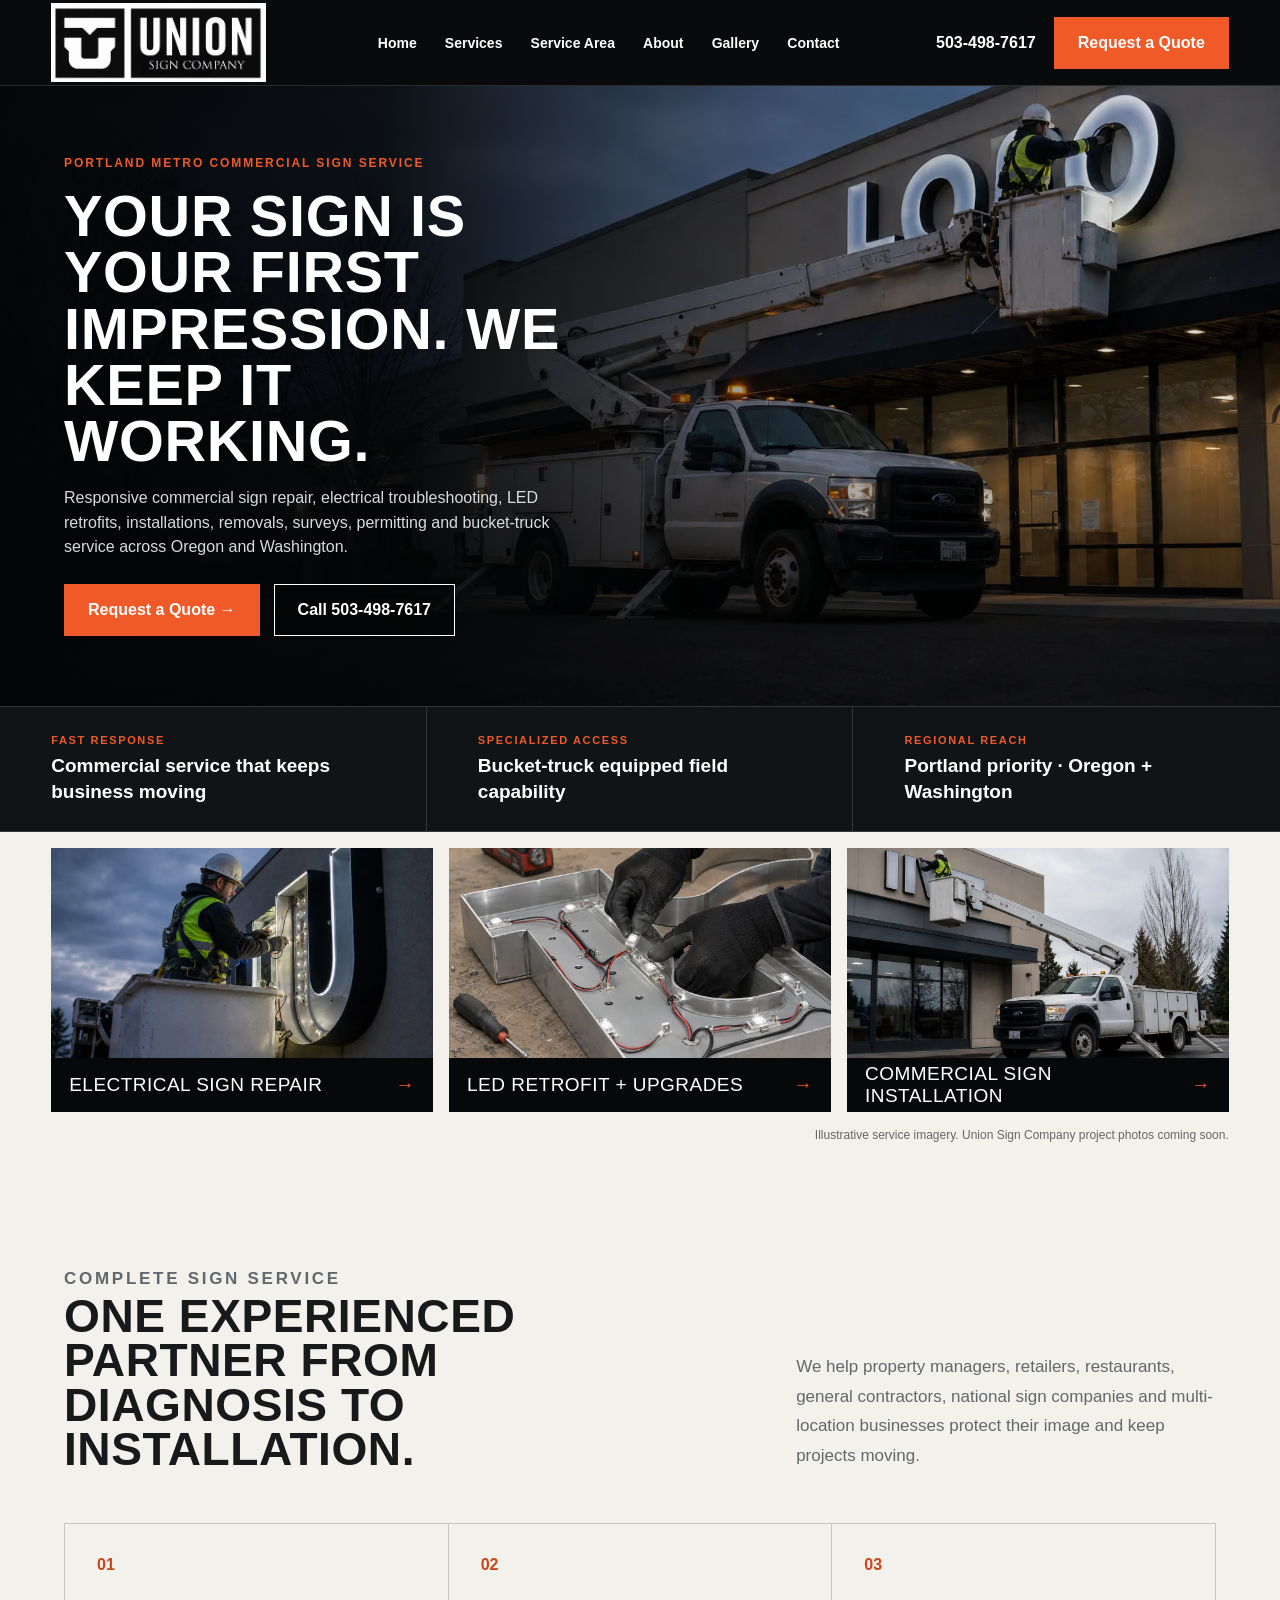
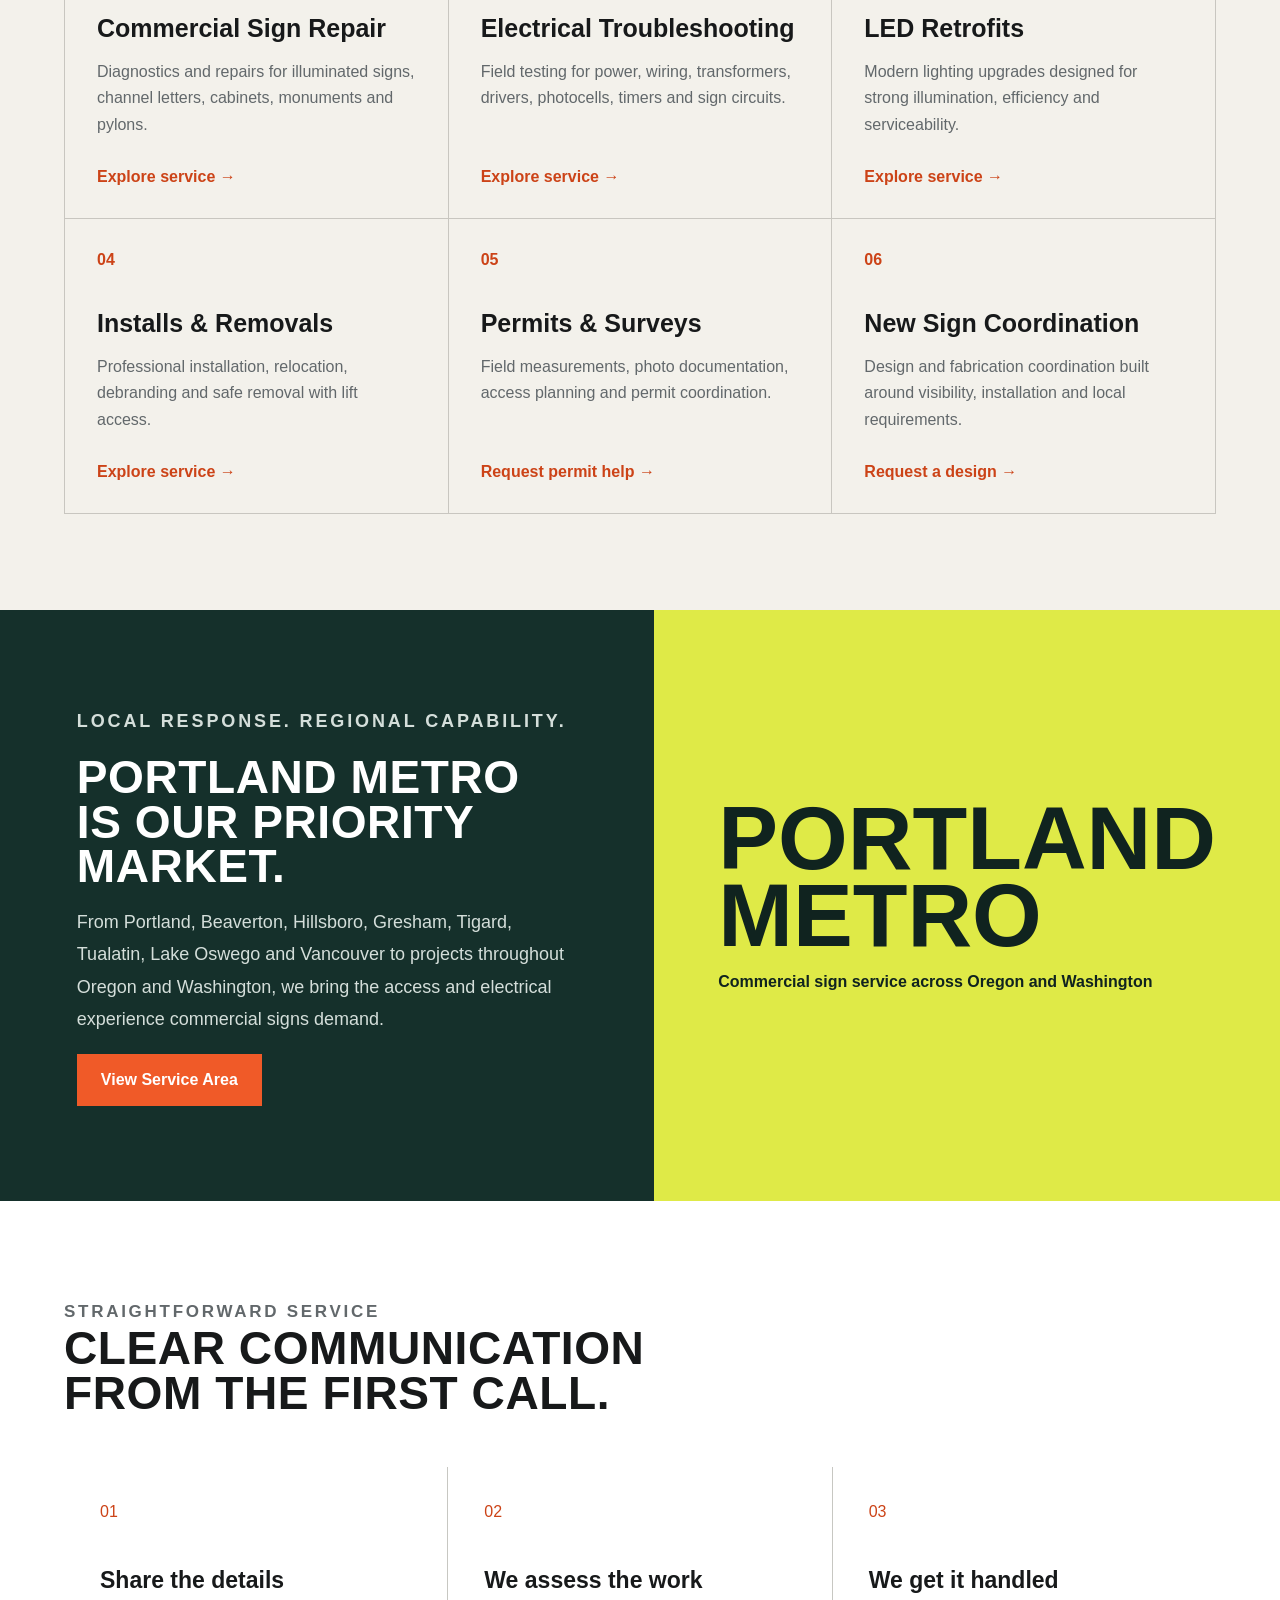
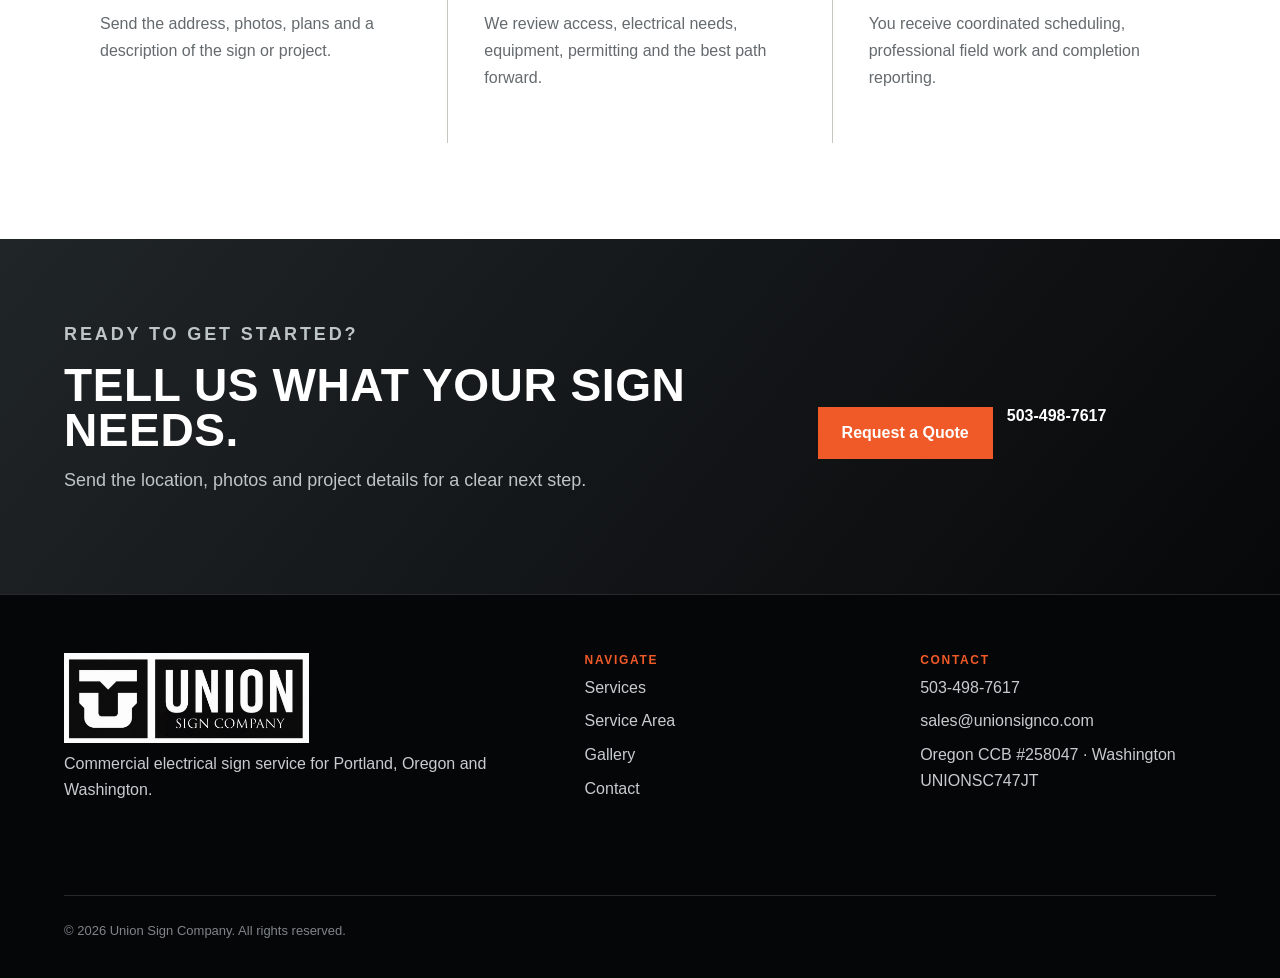
==== commit ccff996f: "Route homepage design inquiries to design team" ====
--- a/index.html
+++ b/index.html
@@ -8,7 +8,7 @@
 <a class="photo-service" href="services.html"><img data-photo="install" alt="Commercial channel-letter sign installation using a bucket truck"><span>Commercial Sign Installation <b aria-hidden="true">→</b></span></a>
 <p class="image-note">Illustrative service imagery. Union Sign Company project photos coming soon.</p>
 </section>
-<section class="section"><div class="heading"><div><p class="eyebrow dark-text">Complete sign service</p><h2>One experienced partner from diagnosis to installation.</h2></div><p>We help property managers, retailers, restaurants, general contractors, national sign companies and multi-location businesses protect their image and keep projects moving.</p></div><div class="grid"><article class="card"><b>01</b><h3>Commercial Sign Repair</h3><p>Diagnostics and repairs for illuminated signs, channel letters, cabinets, monuments and pylons.</p><a href="services.html">Explore service →</a></article><article class="card"><b>02</b><h3>Electrical Troubleshooting</h3><p>Field testing for power, wiring, transformers, drivers, photocells, timers and sign circuits.</p><a href="services.html">Explore service →</a></article><article class="card"><b>03</b><h3>LED Retrofits</h3><p>Modern lighting upgrades designed for strong illumination, efficiency and serviceability.</p><a href="services.html">Explore service →</a></article><article class="card"><b>04</b><h3>Installs & Removals</h3><p>Professional installation, relocation, debranding and safe removal with lift access.</p><a href="services.html">Explore service →</a></article><article class="card"><b>05</b><h3>Permits & Surveys</h3><p>Field measurements, photo documentation, access planning and permit coordination.</p><a href="services.html">Explore service →</a></article><article class="card"><b>06</b><h3>New Sign Coordination</h3><p>Design and fabrication coordination built around visibility, installation and local requirements.</p><a href="services.html">Explore service →</a></article></div></section>
+<section class="section"><div class="heading"><div><p class="eyebrow dark-text">Complete sign service</p><h2>One experienced partner from diagnosis to installation.</h2></div><p>We help property managers, retailers, restaurants, general contractors, national sign companies and multi-location businesses protect their image and keep projects moving.</p></div><div class="grid"><article class="card"><b>01</b><h3>Commercial Sign Repair</h3><p>Diagnostics and repairs for illuminated signs, channel letters, cabinets, monuments and pylons.</p><a href="services.html">Explore service →</a></article><article class="card"><b>02</b><h3>Electrical Troubleshooting</h3><p>Field testing for power, wiring, transformers, drivers, photocells, timers and sign circuits.</p><a href="services.html">Explore service →</a></article><article class="card"><b>03</b><h3>LED Retrofits</h3><p>Modern lighting upgrades designed for strong illumination, efficiency and serviceability.</p><a href="services.html">Explore service →</a></article><article class="card"><b>04</b><h3>Installs & Removals</h3><p>Professional installation, relocation, debranding and safe removal with lift access.</p><a href="services.html">Explore service →</a></article><article class="card"><b>05</b><h3>Permits & Surveys</h3><p>Field measurements, photo documentation, access planning and permit coordination.</p><a href="mailto:designs@unionsignco.com?subject=Permit%20Request">Request permit help →</a></article><article class="card"><b>06</b><h3>New Sign Coordination</h3><p>Design and fabrication coordination built around visibility, installation and local requirements.</p><a href="mailto:designs@unionsignco.com?subject=Sign%20Design%20Request">Request a design →</a></article></div></section>
 <section class="split"><div class="split-main"><p class="eyebrow">Local response. Regional capability.</p><h2>Portland metro is our priority market.</h2><p>From Portland, Beaverton, Hillsboro, Gresham, Tigard, Tualatin, Lake Oswego and Vancouver to projects throughout Oregon and Washington, we bring the access and electrical experience commercial signs demand.</p><a class="btn" href="service-area.html">View Service Area</a></div><div class="split-side"><strong>Portland<br>Metro</strong><p>Commercial sign service across Oregon and Washington</p></div></section>
 <section class="section white"><div class="heading"><div><p class="eyebrow dark-text">Straightforward service</p><h2>Clear communication from the first call.</h2></div></div><div class="steps"><article><span>01</span><h3>Share the details</h3><p>Send the address, photos, plans and a description of the sign or project.</p></article><article><span>02</span><h3>We assess the work</h3><p>We review access, electrical needs, equipment, permitting and the best path forward.</p></article><article><span>03</span><h3>We get it handled</h3><p>You receive coordinated scheduling, professional field work and completion reporting.</p></article></div></section></main>
 <section class="cta"><div><p class="eyebrow">Ready to get started?</p><h2>Tell us what your sign needs.</h2><p>Send the location, photos and project details for a clear next step.</p></div><div class="actions"><a class="btn" href="contact.html">Request a Quote</a><a class="phone" href="tel:+15034987617">503-498-7617</a></div></section>
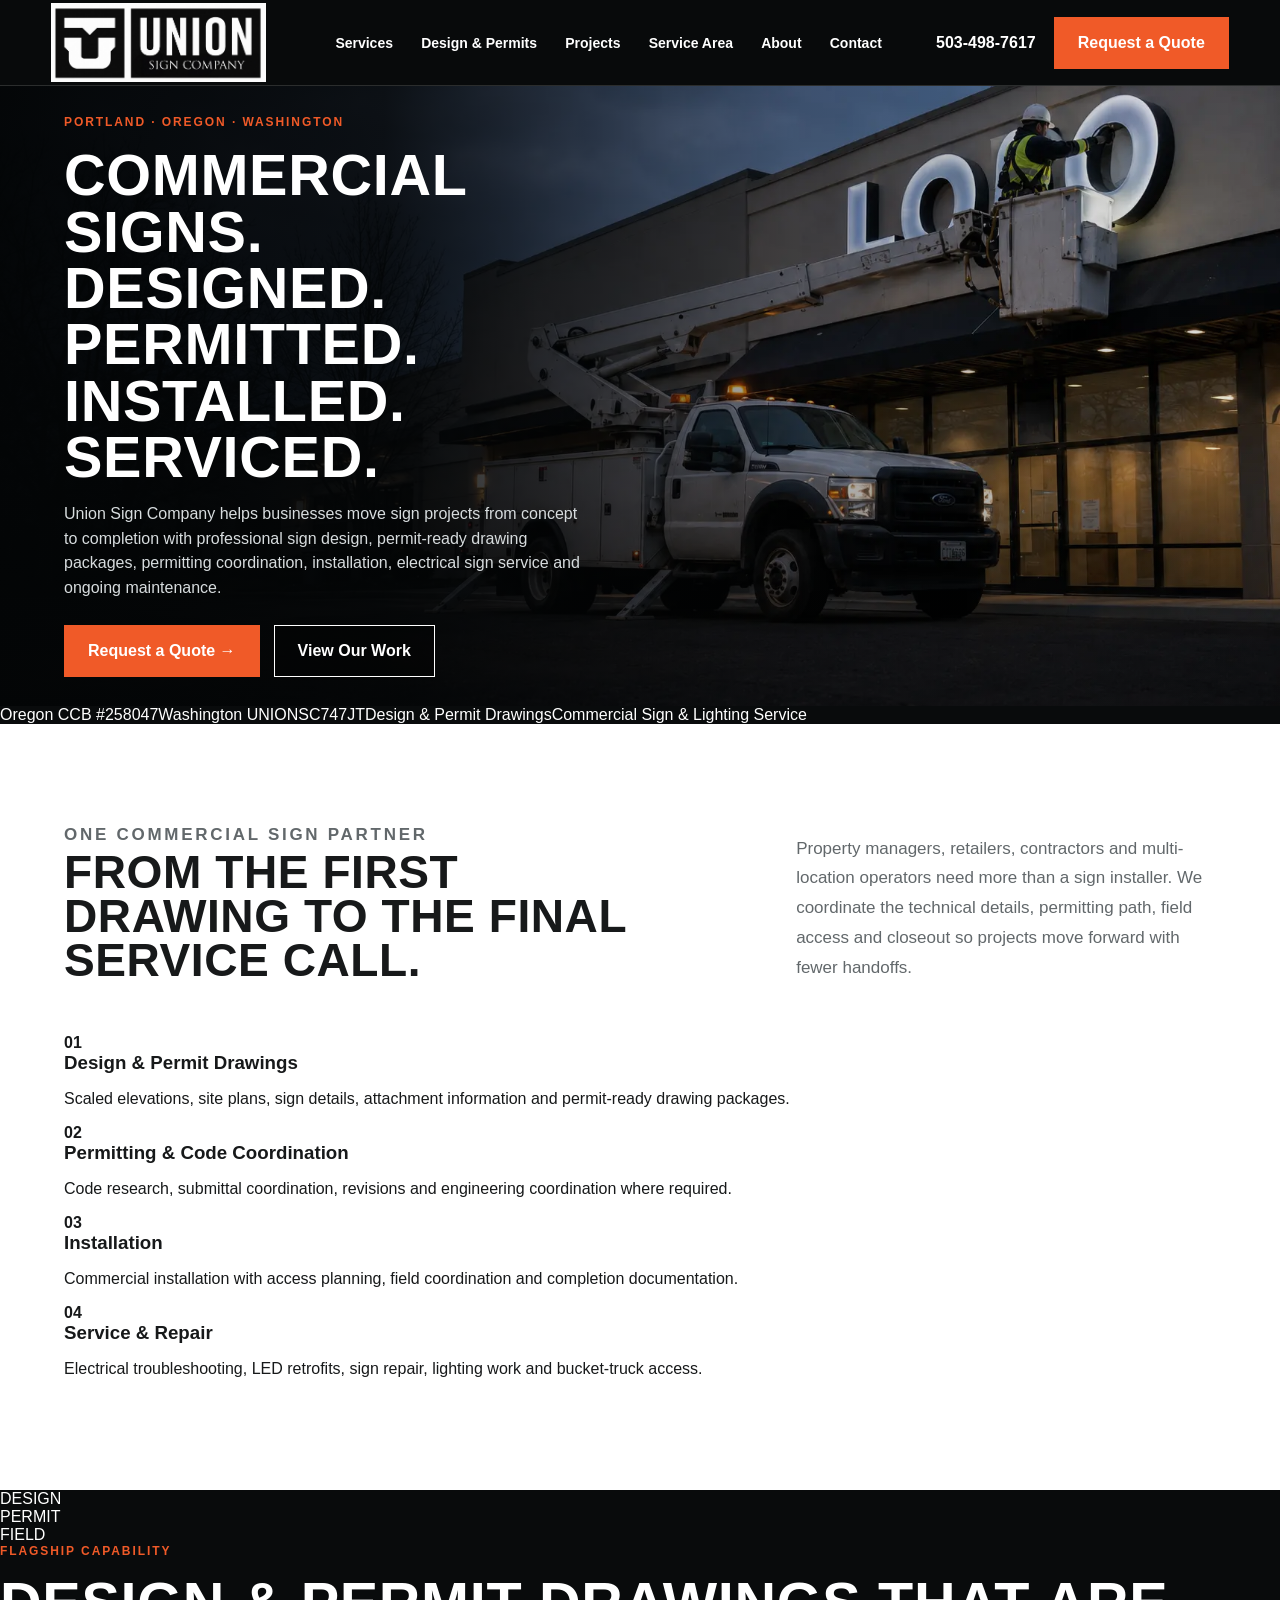
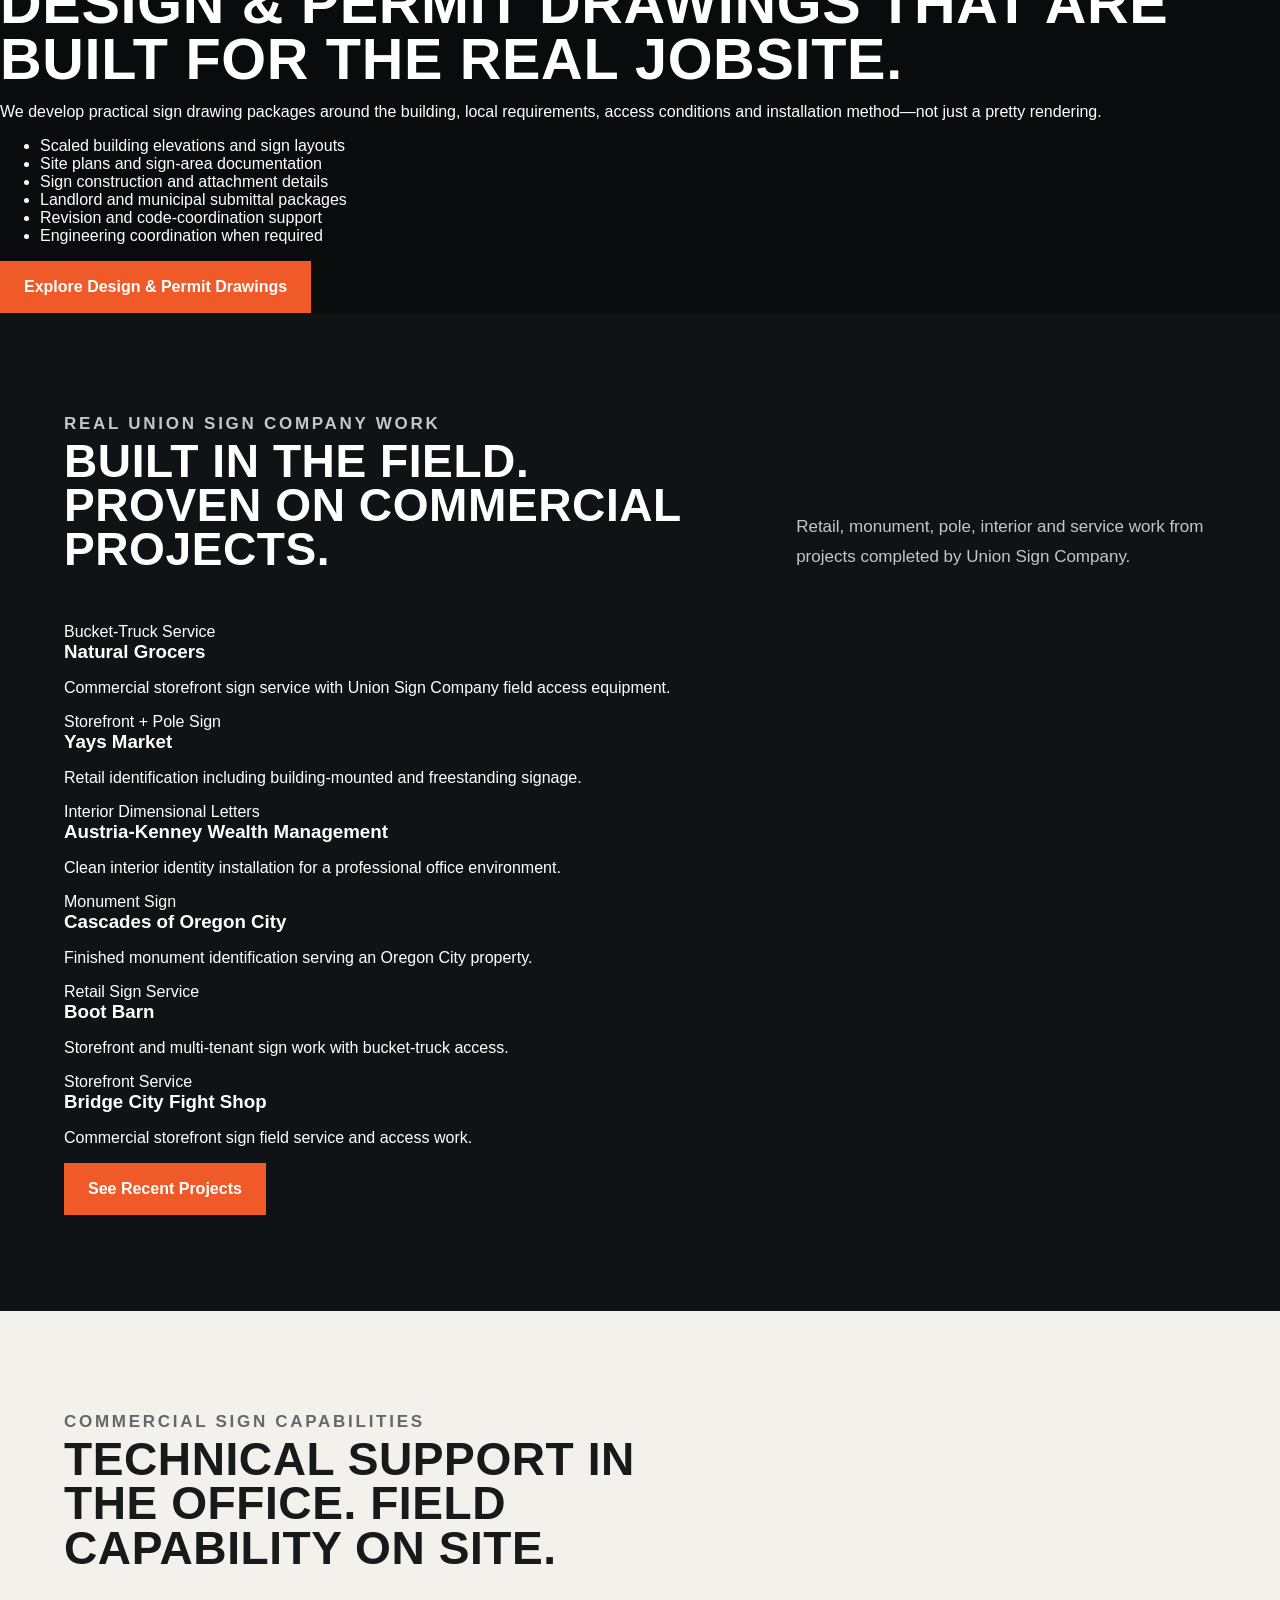
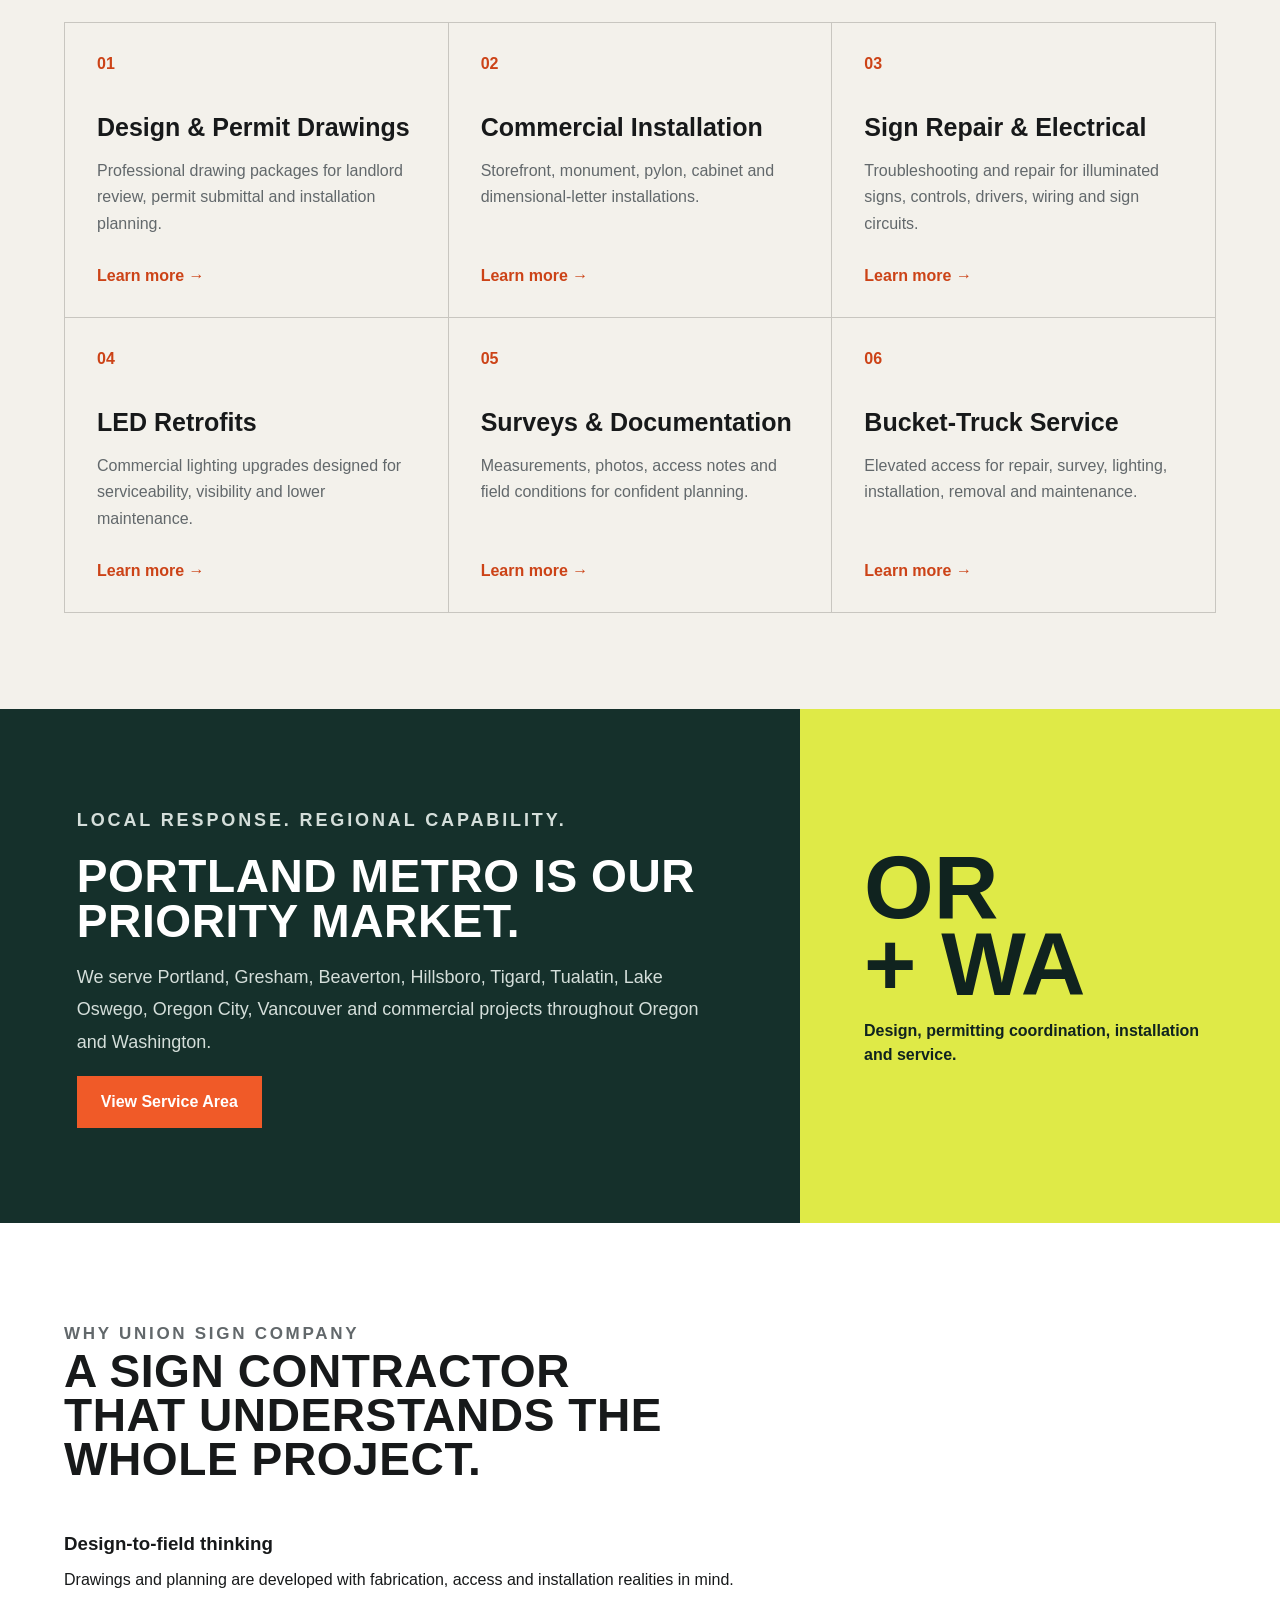
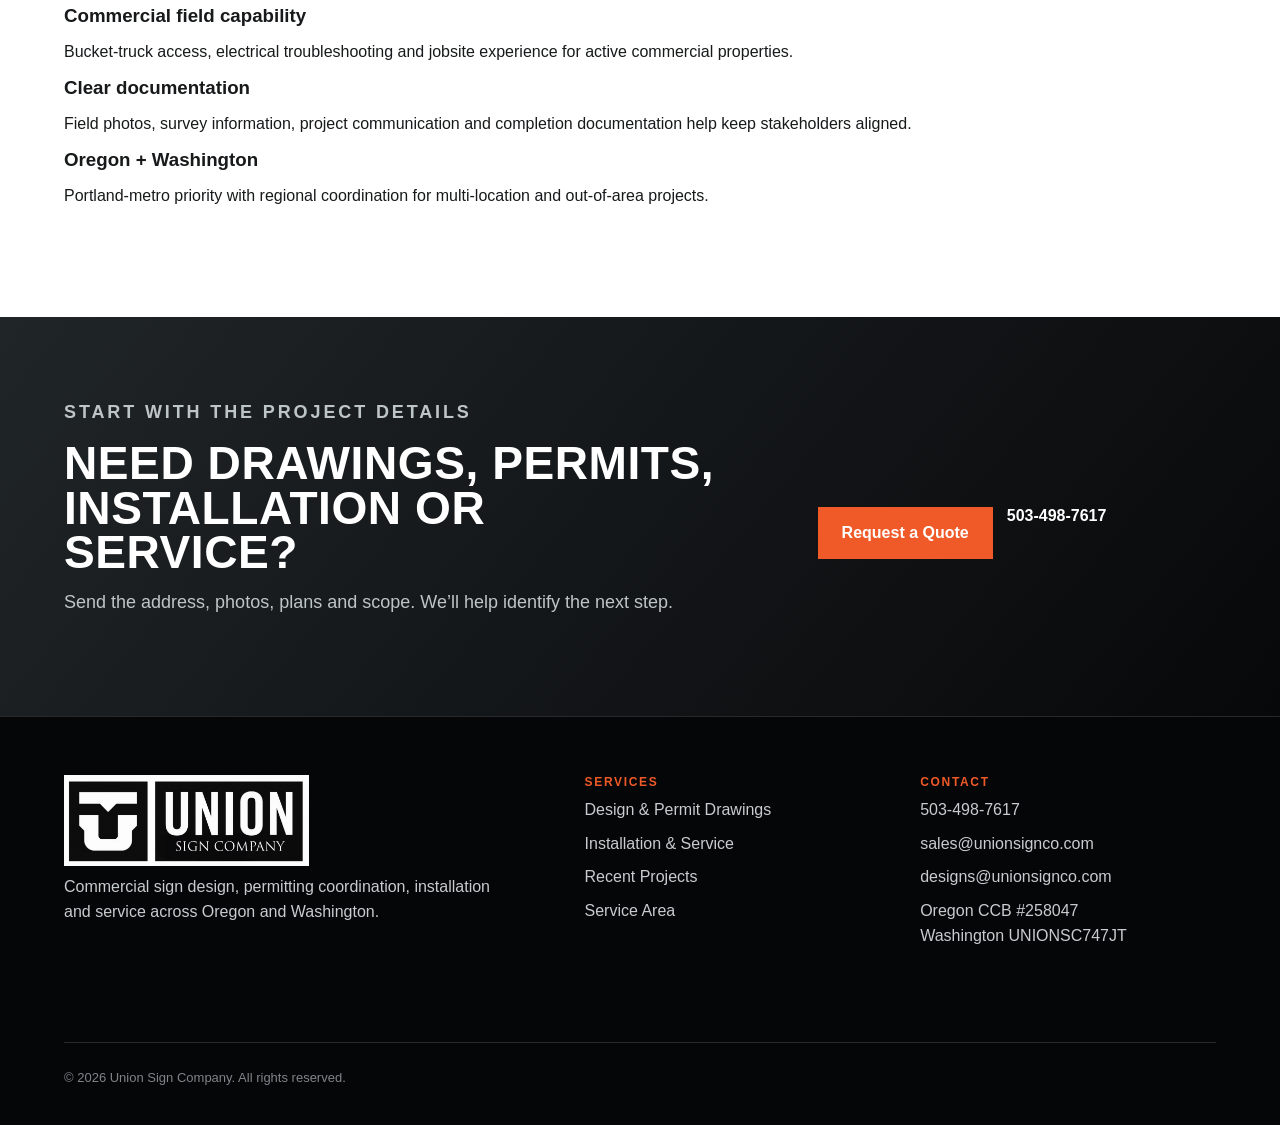
==== commit 59554278: "Redesign homepage around design, permitting and real projects" ====
--- a/index.html
+++ b/index.html
@@ -1,15 +1,13 @@
-<!doctype html><html lang="en"><head><meta charset="utf-8"><meta name="viewport" content="width=device-width,initial-scale=1"><title>Union Sign Company | Portland Commercial Sign Repair</title><meta name="description" content="Commercial sign repair, electrical troubleshooting, LED retrofits, installations and bucket-truck service across Oregon and Washington."><link rel="stylesheet" href="styles.css?v=20260726-2"><script src="logo-data.js"></script><script src="image-data.js"></script></head><body>
-<header class="header"><a class="brand" href="index.html"><img data-logo alt="Union Sign Company"></a><nav class="nav"><a href="index.html">Home</a><a href="services.html">Services</a><a href="service-area.html">Service Area</a><a href="about.html">About</a><a href="gallery.html">Gallery</a><a href="contact.html">Contact</a></nav><div class="header-actions"><a class="phone" href="tel:+15034987617">503-498-7617</a><a class="btn" href="contact.html">Request a Quote</a></div><details class="menu"><summary>☰</summary><nav><a href="index.html">Home</a><a href="services.html">Services</a><a href="service-area.html">Service Area</a><a href="about.html">About</a><a href="gallery.html">Gallery</a><a href="contact.html">Contact</a></nav></details></header>
-<main><section class="hero"><img class="hero-photo" data-photo="hero" alt="Bucket-truck commercial sign service at a Portland-area storefront"><div class="hero-shade" aria-hidden="true"></div><div class="hero-content"><p class="eyebrow">Portland Metro Commercial Sign Service</p><h1>Your sign is your first impression. We keep it working.</h1><p class="lead">Responsive commercial sign repair, electrical troubleshooting, LED retrofits, installations, removals, surveys, permitting and bucket-truck service across Oregon and Washington.</p><div class="actions"><a class="btn" href="contact.html">Request a Quote →</a><a class="btn btn-outline" href="tel:+15034987617">Call 503-498-7617</a></div></div></section>
-<section class="trust"><div><span>Fast response</span><strong>Commercial service that keeps business moving</strong></div><div><span>Specialized access</span><strong>Bucket-truck equipped field capability</strong></div><div><span>Regional reach</span><strong>Portland priority · Oregon + Washington</strong></div></section>
-<section class="photo-services" aria-label="Featured commercial sign services">
-<a class="photo-service" href="services.html"><img data-photo="repair" alt="Technician performing electrical sign repair from a bucket lift"><span>Electrical Sign Repair <b aria-hidden="true">→</b></span></a>
-<a class="photo-service" href="services.html"><img data-photo="led" alt="LED modules and low-voltage wiring being installed inside a channel letter"><span>LED Retrofit + Upgrades <b aria-hidden="true">→</b></span></a>
-<a class="photo-service" href="services.html"><img data-photo="install" alt="Commercial channel-letter sign installation using a bucket truck"><span>Commercial Sign Installation <b aria-hidden="true">→</b></span></a>
-<p class="image-note">Illustrative service imagery. Union Sign Company project photos coming soon.</p>
-</section>
-<section class="section"><div class="heading"><div><p class="eyebrow dark-text">Complete sign service</p><h2>One experienced partner from diagnosis to installation.</h2></div><p>We help property managers, retailers, restaurants, general contractors, national sign companies and multi-location businesses protect their image and keep projects moving.</p></div><div class="grid"><article class="card"><b>01</b><h3>Commercial Sign Repair</h3><p>Diagnostics and repairs for illuminated signs, channel letters, cabinets, monuments and pylons.</p><a href="services.html">Explore service →</a></article><article class="card"><b>02</b><h3>Electrical Troubleshooting</h3><p>Field testing for power, wiring, transformers, drivers, photocells, timers and sign circuits.</p><a href="services.html">Explore service →</a></article><article class="card"><b>03</b><h3>LED Retrofits</h3><p>Modern lighting upgrades designed for strong illumination, efficiency and serviceability.</p><a href="services.html">Explore service →</a></article><article class="card"><b>04</b><h3>Installs & Removals</h3><p>Professional installation, relocation, debranding and safe removal with lift access.</p><a href="services.html">Explore service →</a></article><article class="card"><b>05</b><h3>Permits & Surveys</h3><p>Field measurements, photo documentation, access planning and permit coordination.</p><a href="mailto:designs@unionsignco.com?subject=Permit%20Request">Request permit help →</a></article><article class="card"><b>06</b><h3>New Sign Coordination</h3><p>Design and fabrication coordination built around visibility, installation and local requirements.</p><a href="mailto:designs@unionsignco.com?subject=Sign%20Design%20Request">Request a design →</a></article></div></section>
-<section class="split"><div class="split-main"><p class="eyebrow">Local response. Regional capability.</p><h2>Portland metro is our priority market.</h2><p>From Portland, Beaverton, Hillsboro, Gresham, Tigard, Tualatin, Lake Oswego and Vancouver to projects throughout Oregon and Washington, we bring the access and electrical experience commercial signs demand.</p><a class="btn" href="service-area.html">View Service Area</a></div><div class="split-side"><strong>Portland<br>Metro</strong><p>Commercial sign service across Oregon and Washington</p></div></section>
-<section class="section white"><div class="heading"><div><p class="eyebrow dark-text">Straightforward service</p><h2>Clear communication from the first call.</h2></div></div><div class="steps"><article><span>01</span><h3>Share the details</h3><p>Send the address, photos, plans and a description of the sign or project.</p></article><article><span>02</span><h3>We assess the work</h3><p>We review access, electrical needs, equipment, permitting and the best path forward.</p></article><article><span>03</span><h3>We get it handled</h3><p>You receive coordinated scheduling, professional field work and completion reporting.</p></article></div></section></main>
-<section class="cta"><div><p class="eyebrow">Ready to get started?</p><h2>Tell us what your sign needs.</h2><p>Send the location, photos and project details for a clear next step.</p></div><div class="actions"><a class="btn" href="contact.html">Request a Quote</a><a class="phone" href="tel:+15034987617">503-498-7617</a></div></section>
-<footer class="footer"><div><img class="footer-logo" data-logo alt="Union Sign Company"><p>Commercial electrical sign service for Portland, Oregon and Washington.</p></div><div><h3>Navigate</h3><a href="services.html">Services</a><a href="service-area.html">Service Area</a><a href="gallery.html">Gallery</a><a href="contact.html">Contact</a></div><div><h3>Contact</h3><a href="tel:+15034987617">503-498-7617</a><a href="mailto:sales@unionsignco.com">sales@unionsignco.com</a><p>Oregon CCB #258047 · Washington UNIONSC747JT</p></div><p class="copy">© 2026 Union Sign Company. All rights reserved.</p></footer><div class="mobile-bar"><a href="tel:+15034987617">Call Now</a><a href="contact.html">Request a Quote</a></div><script src="script.js"></script></body></html>
+<!doctype html><html lang="en"><head><meta charset="utf-8"><meta name="viewport" content="width=device-width,initial-scale=1"><title>Union Sign Company | Commercial Sign Design, Permits, Installation & Service</title><meta name="description" content="Portland commercial sign company for sign design, permit drawings, permitting coordination, installation, repair, LED retrofits, surveys and bucket-truck service across Oregon and Washington."><link rel="stylesheet" href="styles.css?v=20260823-1"><script src="logo-data.js"></script><script src="image-data.js"></script><script type="application/ld+json">{"@context":"https://schema.org","@type":"ProfessionalService","name":"Union Sign Company","url":"https://unionsigncompany.org","telephone":"+1-503-498-7617","email":"sales@unionsignco.com","areaServed":["Portland OR","Oregon","Washington"],"description":"Commercial sign design, permit drawings, permitting coordination, installation, repair and service."}</script></head><body>
+<header class="header"><a class="brand" href="index.html"><img data-logo alt="Union Sign Company"></a><nav class="nav"><a href="services.html">Services</a><a href="design-permit-drawings.html">Design & Permits</a><a href="gallery.html">Projects</a><a href="service-area.html">Service Area</a><a href="about.html">About</a><a href="contact.html">Contact</a></nav><div class="header-actions"><a class="phone" href="tel:+15034987617">503-498-7617</a><a class="btn" href="contact.html">Request a Quote</a></div><details class="menu"><summary>☰</summary><nav><a href="services.html">Services</a><a href="design-permit-drawings.html">Design & Permits</a><a href="gallery.html">Projects</a><a href="service-area.html">Service Area</a><a href="about.html">About</a><a href="contact.html">Contact</a></nav></details></header>
+<main>
+<section class="hero redesign-hero"><img class="hero-photo" data-photo="hero" alt="Union Sign Company commercial sign field service"><div class="hero-shade" aria-hidden="true"></div><div class="hero-content"><p class="eyebrow">Portland · Oregon · Washington</p><h1>Commercial signs. Designed. Permitted. Installed. Serviced.</h1><p class="lead">Union Sign Company helps businesses move sign projects from concept to completion with professional sign design, permit-ready drawing packages, permitting coordination, installation, electrical sign service and ongoing maintenance.</p><div class="actions"><a class="btn" href="contact.html">Request a Quote →</a><a class="btn btn-outline" href="gallery.html">View Our Work</a></div></div></section>
+<section class="credential-bar"><span>Oregon CCB #258047</span><span>Washington UNIONSC747JT</span><span>Design & Permit Drawings</span><span>Commercial Sign & Lighting Service</span></section>
+<section class="section white intro-section"><div class="heading"><div><p class="eyebrow dark-text">One commercial sign partner</p><h2>From the first drawing to the final service call.</h2></div><p>Property managers, retailers, contractors and multi-location operators need more than a sign installer. We coordinate the technical details, permitting path, field access and closeout so projects move forward with fewer handoffs.</p></div><div class="process-grid"><a href="design-permit-drawings.html"><b>01</b><h3>Design & Permit Drawings</h3><p>Scaled elevations, site plans, sign details, attachment information and permit-ready drawing packages.</p></a><a href="design-permit-drawings.html"><b>02</b><h3>Permitting & Code Coordination</h3><p>Code research, submittal coordination, revisions and engineering coordination where required.</p></a><a href="services.html"><b>03</b><h3>Installation</h3><p>Commercial installation with access planning, field coordination and completion documentation.</p></a><a href="services.html"><b>04</b><h3>Service & Repair</h3><p>Electrical troubleshooting, LED retrofits, sign repair, lighting work and bucket-truck access.</p></a></div></section>
+<section class="design-feature"><div class="drawing-panel" aria-hidden="true"><div class="drawing-grid"></div><div class="drawing-mark">DESIGN<br>PERMIT<br>FIELD</div></div><div class="design-copy"><p class="eyebrow">Flagship capability</p><h2>Design & permit drawings that are built for the real jobsite.</h2><p>We develop practical sign drawing packages around the building, local requirements, access conditions and installation method—not just a pretty rendering.</p><ul><li>Scaled building elevations and sign layouts</li><li>Site plans and sign-area documentation</li><li>Sign construction and attachment details</li><li>Landlord and municipal submittal packages</li><li>Revision and code-coordination support</li><li>Engineering coordination when required</li></ul><a class="btn" href="design-permit-drawings.html">Explore Design & Permit Drawings</a></div></section>
+<section class="section dark projects-home"><div class="heading"><div><p class="eyebrow">Real Union Sign Company work</p><h2>Built in the field. Proven on commercial projects.</h2></div><p>Retail, monument, pole, interior and service work from projects completed by Union Sign Company.</p></div><div class="project-strip"><article><span>Bucket-Truck Service</span><h3>Natural Grocers</h3><p>Commercial storefront sign service with Union Sign Company field access equipment.</p></article><article><span>Storefront + Pole Sign</span><h3>Yays Market</h3><p>Retail identification including building-mounted and freestanding signage.</p></article><article><span>Interior Dimensional Letters</span><h3>Austria-Kenney Wealth Management</h3><p>Clean interior identity installation for a professional office environment.</p></article><article><span>Monument Sign</span><h3>Cascades of Oregon City</h3><p>Finished monument identification serving an Oregon City property.</p></article><article><span>Retail Sign Service</span><h3>Boot Barn</h3><p>Storefront and multi-tenant sign work with bucket-truck access.</p></article><article><span>Storefront Service</span><h3>Bridge City Fight Shop</h3><p>Commercial storefront sign field service and access work.</p></article></div><div class="center-action"><a class="btn" href="gallery.html">See Recent Projects</a></div></section>
+<section class="section services-home"><div class="heading"><div><p class="eyebrow dark-text">Commercial sign capabilities</p><h2>Technical support in the office. Field capability on site.</h2></div></div><div class="grid"><article class="card"><b>01</b><h3>Design & Permit Drawings</h3><p>Professional drawing packages for landlord review, permit submittal and installation planning.</p><a href="design-permit-drawings.html">Learn more →</a></article><article class="card"><b>02</b><h3>Commercial Installation</h3><p>Storefront, monument, pylon, cabinet and dimensional-letter installations.</p><a href="services.html">Learn more →</a></article><article class="card"><b>03</b><h3>Sign Repair & Electrical</h3><p>Troubleshooting and repair for illuminated signs, controls, drivers, wiring and sign circuits.</p><a href="services.html">Learn more →</a></article><article class="card"><b>04</b><h3>LED Retrofits</h3><p>Commercial lighting upgrades designed for serviceability, visibility and lower maintenance.</p><a href="services.html">Learn more →</a></article><article class="card"><b>05</b><h3>Surveys & Documentation</h3><p>Measurements, photos, access notes and field conditions for confident planning.</p><a href="services.html">Learn more →</a></article><article class="card"><b>06</b><h3>Bucket-Truck Service</h3><p>Elevated access for repair, survey, lighting, installation, removal and maintenance.</p><a href="services.html">Learn more →</a></article></div></section>
+<section class="split"><div class="split-main"><p class="eyebrow">Local response. Regional capability.</p><h2>Portland metro is our priority market.</h2><p>We serve Portland, Gresham, Beaverton, Hillsboro, Tigard, Tualatin, Lake Oswego, Oregon City, Vancouver and commercial projects throughout Oregon and Washington.</p><a class="btn" href="service-area.html">View Service Area</a></div><div class="split-side"><strong>OR<br>+ WA</strong><p>Design, permitting coordination, installation and service.</p></div></section>
+<section class="section white why-section"><div class="heading"><div><p class="eyebrow dark-text">Why Union Sign Company</p><h2>A sign contractor that understands the whole project.</h2></div></div><div class="trust-cards"><article><h3>Design-to-field thinking</h3><p>Drawings and planning are developed with fabrication, access and installation realities in mind.</p></article><article><h3>Commercial field capability</h3><p>Bucket-truck access, electrical troubleshooting and jobsite experience for active commercial properties.</p></article><article><h3>Clear documentation</h3><p>Field photos, survey information, project communication and completion documentation help keep stakeholders aligned.</p></article><article><h3>Oregon + Washington</h3><p>Portland-metro priority with regional coordination for multi-location and out-of-area projects.</p></article></div></section></main>
+<section class="cta"><div><p class="eyebrow">Start with the project details</p><h2>Need drawings, permits, installation or service?</h2><p>Send the address, photos, plans and scope. We’ll help identify the next step.</p></div><div class="actions"><a class="btn" href="contact.html">Request a Quote</a><a class="phone" href="tel:+15034987617">503-498-7617</a></div></section>
+<footer class="footer"><div><img class="footer-logo" data-logo alt="Union Sign Company"><p>Commercial sign design, permitting coordination, installation and service across Oregon and Washington.</p></div><div><h3>Services</h3><a href="design-permit-drawings.html">Design & Permit Drawings</a><a href="services.html">Installation & Service</a><a href="gallery.html">Recent Projects</a><a href="service-area.html">Service Area</a></div><div><h3>Contact</h3><a href="tel:+15034987617">503-498-7617</a><a href="mailto:sales@unionsignco.com">sales@unionsignco.com</a><a href="mailto:designs@unionsignco.com">designs@unionsignco.com</a><p>Oregon CCB #258047<br>Washington UNIONSC747JT</p></div><p class="copy">© 2026 Union Sign Company. All rights reserved.</p></footer><div class="mobile-bar"><a href="tel:+15034987617">Call Now</a><a href="contact.html">Request a Quote</a></div><script src="script.js"></script></body></html>
--- a/styles.css
+++ b/styles.css
@@ -74,3 +74,4 @@
 .photo-services{padding:10px 14px 20px}
 .photo-service span{font-size:17px}
 }
+\n.detail-link{display:inline-block;margin-top:18px;color:var(--orange);font-weight:900}.detail-link:hover{text-decoration:underline}\n
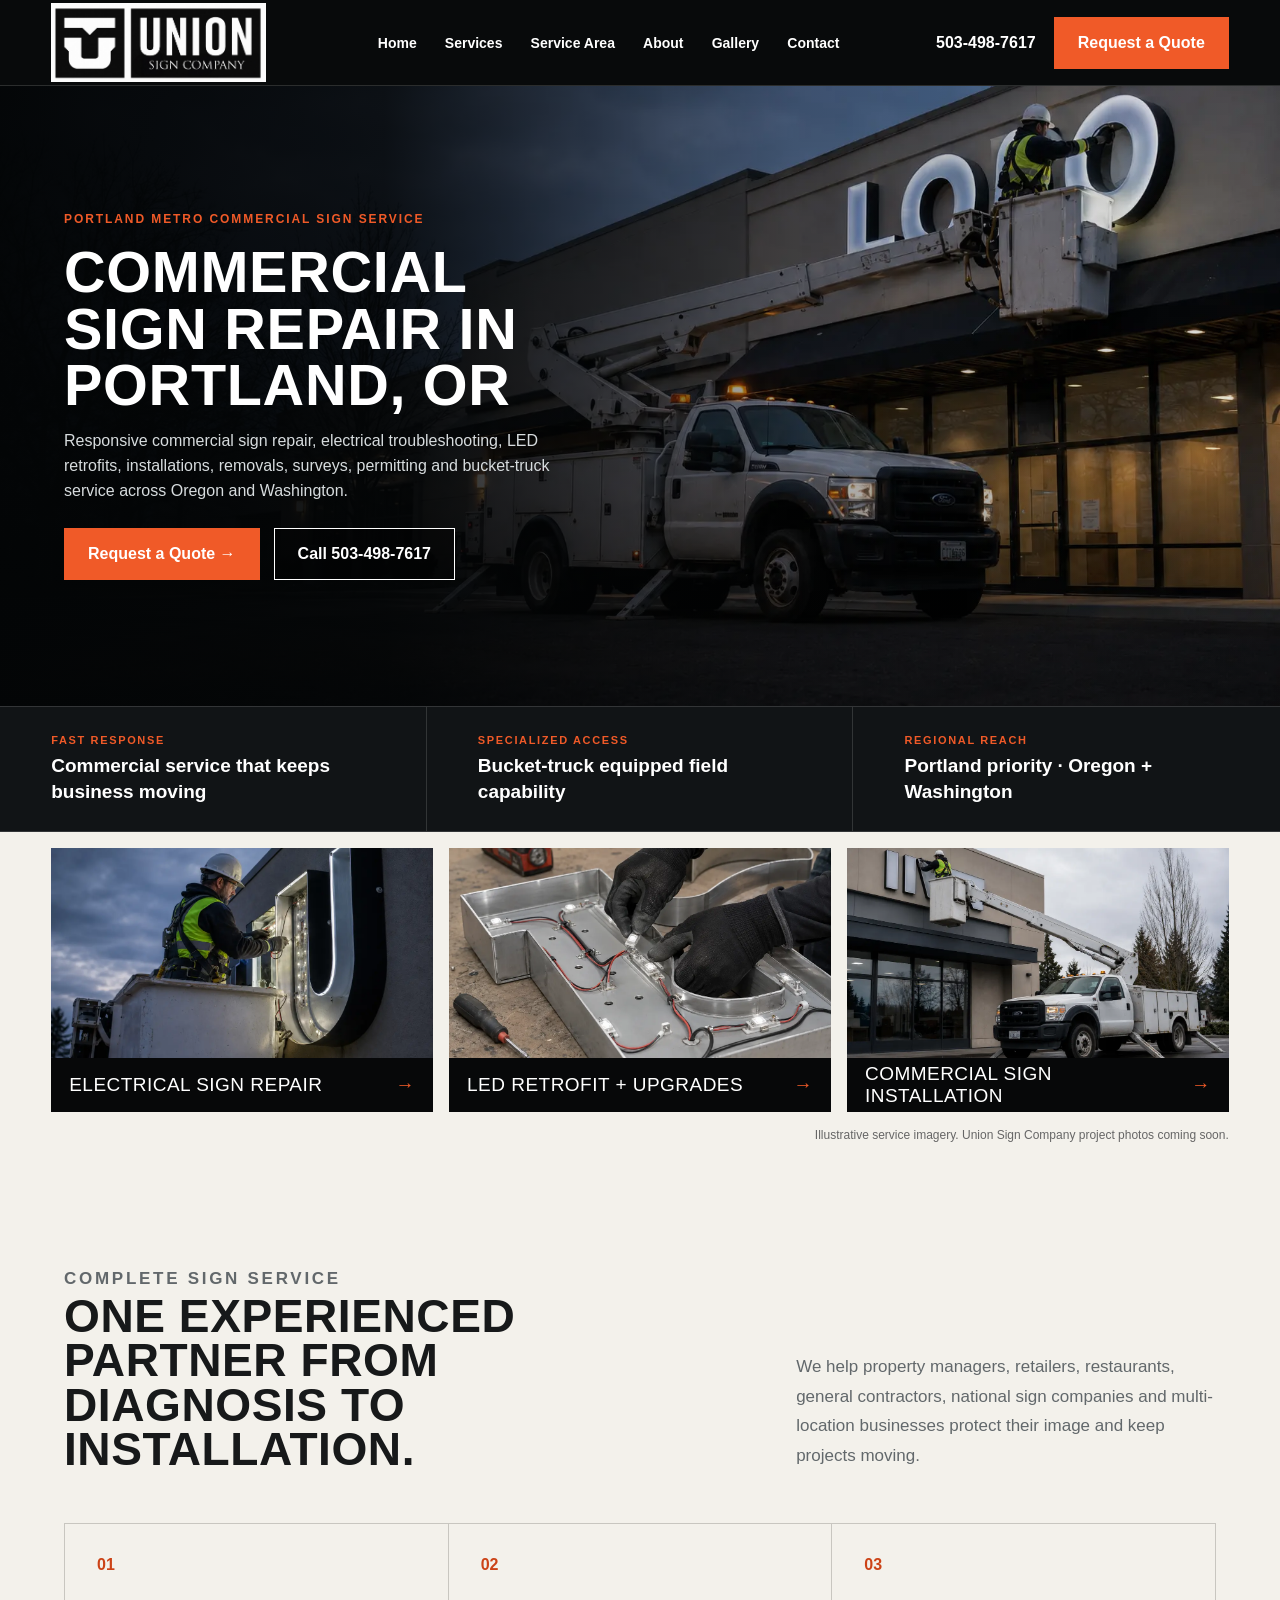
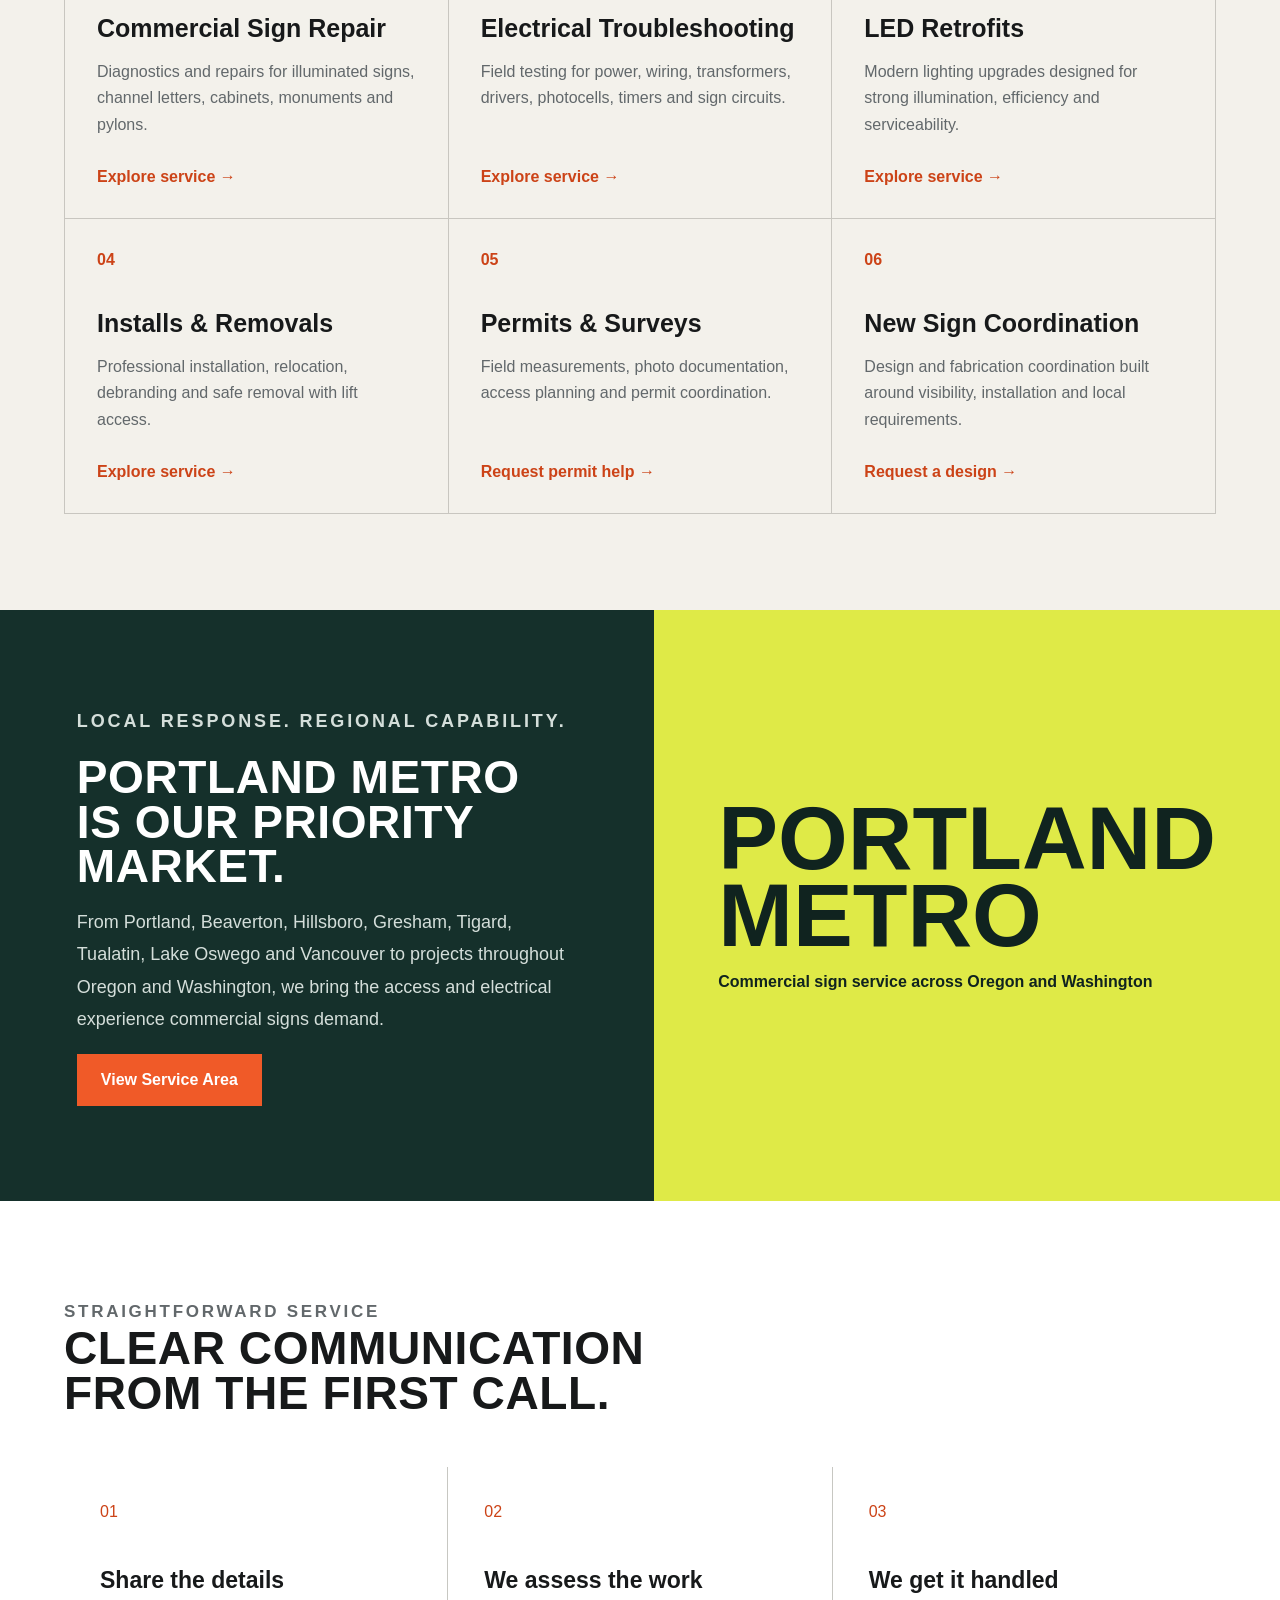
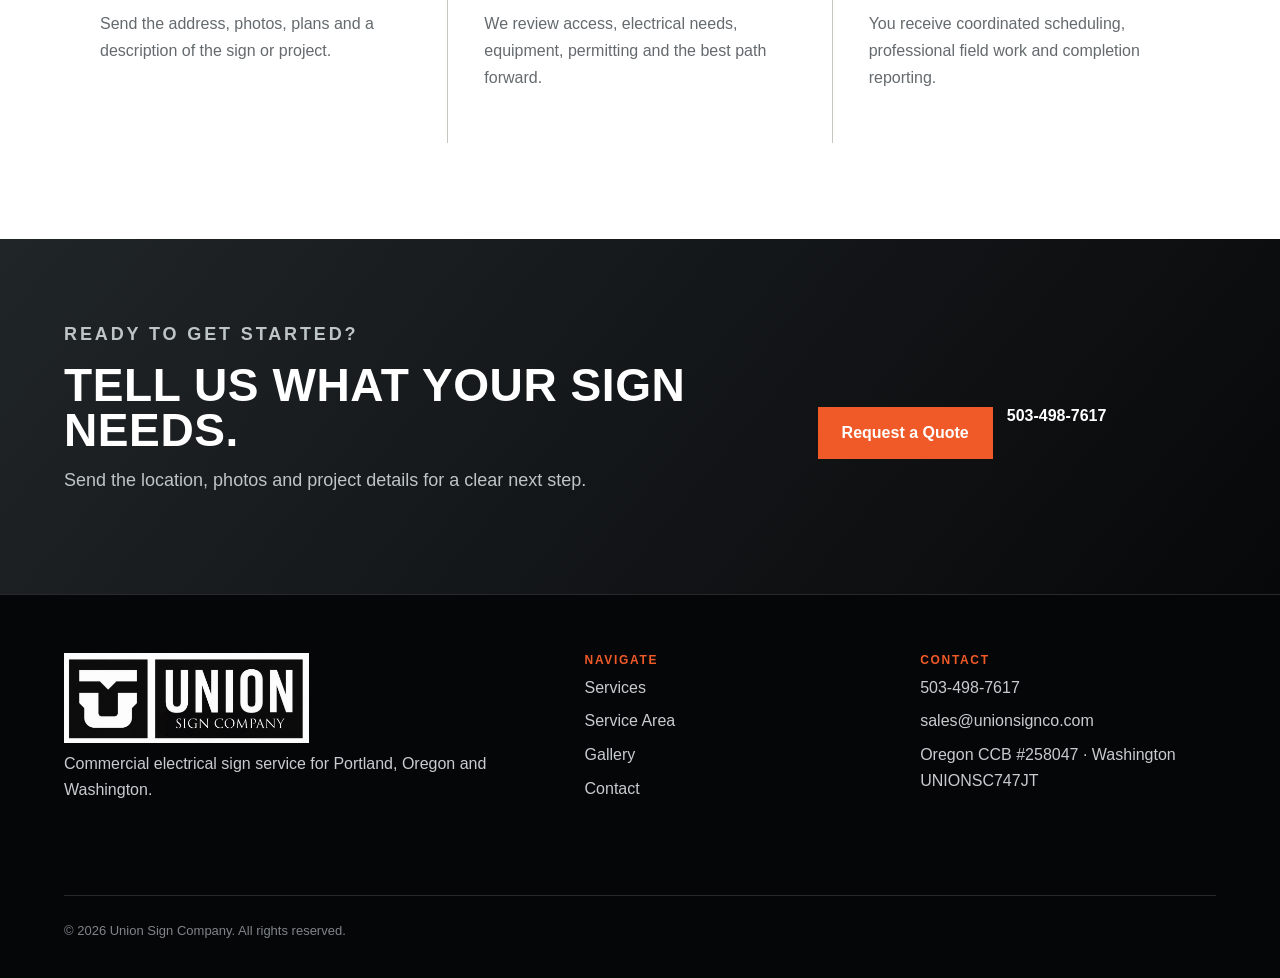
==== commit 1f77e668: "Improve Portland sign repair and quote intake" ====
--- a/index.html
+++ b/index.html
@@ -1,13 +1,15 @@
-<!doctype html><html lang="en"><head><meta charset="utf-8"><meta name="viewport" content="width=device-width,initial-scale=1"><title>Union Sign Company | Commercial Sign Design, Permits, Installation & Service</title><meta name="description" content="Portland commercial sign company for sign design, permit drawings, permitting coordination, installation, repair, LED retrofits, surveys and bucket-truck service across Oregon and Washington."><link rel="stylesheet" href="styles.css?v=20260823-1"><script src="logo-data.js"></script><script src="image-data.js"></script><script type="application/ld+json">{"@context":"https://schema.org","@type":"ProfessionalService","name":"Union Sign Company","url":"https://unionsigncompany.org","telephone":"+1-503-498-7617","email":"sales@unionsignco.com","areaServed":["Portland OR","Oregon","Washington"],"description":"Commercial sign design, permit drawings, permitting coordination, installation, repair and service."}</script></head><body>
-<header class="header"><a class="brand" href="index.html"><img data-logo alt="Union Sign Company"></a><nav class="nav"><a href="services.html">Services</a><a href="design-permit-drawings.html">Design & Permits</a><a href="gallery.html">Projects</a><a href="service-area.html">Service Area</a><a href="about.html">About</a><a href="contact.html">Contact</a></nav><div class="header-actions"><a class="phone" href="tel:+15034987617">503-498-7617</a><a class="btn" href="contact.html">Request a Quote</a></div><details class="menu"><summary>☰</summary><nav><a href="services.html">Services</a><a href="design-permit-drawings.html">Design & Permits</a><a href="gallery.html">Projects</a><a href="service-area.html">Service Area</a><a href="about.html">About</a><a href="contact.html">Contact</a></nav></details></header>
-<main>
-<section class="hero redesign-hero"><img class="hero-photo" data-photo="hero" alt="Union Sign Company commercial sign field service"><div class="hero-shade" aria-hidden="true"></div><div class="hero-content"><p class="eyebrow">Portland · Oregon · Washington</p><h1>Commercial signs. Designed. Permitted. Installed. Serviced.</h1><p class="lead">Union Sign Company helps businesses move sign projects from concept to completion with professional sign design, permit-ready drawing packages, permitting coordination, installation, electrical sign service and ongoing maintenance.</p><div class="actions"><a class="btn" href="contact.html">Request a Quote →</a><a class="btn btn-outline" href="gallery.html">View Our Work</a></div></div></section>
-<section class="credential-bar"><span>Oregon CCB #258047</span><span>Washington UNIONSC747JT</span><span>Design & Permit Drawings</span><span>Commercial Sign & Lighting Service</span></section>
-<section class="section white intro-section"><div class="heading"><div><p class="eyebrow dark-text">One commercial sign partner</p><h2>From the first drawing to the final service call.</h2></div><p>Property managers, retailers, contractors and multi-location operators need more than a sign installer. We coordinate the technical details, permitting path, field access and closeout so projects move forward with fewer handoffs.</p></div><div class="process-grid"><a href="design-permit-drawings.html"><b>01</b><h3>Design & Permit Drawings</h3><p>Scaled elevations, site plans, sign details, attachment information and permit-ready drawing packages.</p></a><a href="design-permit-drawings.html"><b>02</b><h3>Permitting & Code Coordination</h3><p>Code research, submittal coordination, revisions and engineering coordination where required.</p></a><a href="services.html"><b>03</b><h3>Installation</h3><p>Commercial installation with access planning, field coordination and completion documentation.</p></a><a href="services.html"><b>04</b><h3>Service & Repair</h3><p>Electrical troubleshooting, LED retrofits, sign repair, lighting work and bucket-truck access.</p></a></div></section>
-<section class="design-feature"><div class="drawing-panel" aria-hidden="true"><div class="drawing-grid"></div><div class="drawing-mark">DESIGN<br>PERMIT<br>FIELD</div></div><div class="design-copy"><p class="eyebrow">Flagship capability</p><h2>Design & permit drawings that are built for the real jobsite.</h2><p>We develop practical sign drawing packages around the building, local requirements, access conditions and installation method—not just a pretty rendering.</p><ul><li>Scaled building elevations and sign layouts</li><li>Site plans and sign-area documentation</li><li>Sign construction and attachment details</li><li>Landlord and municipal submittal packages</li><li>Revision and code-coordination support</li><li>Engineering coordination when required</li></ul><a class="btn" href="design-permit-drawings.html">Explore Design & Permit Drawings</a></div></section>
-<section class="section dark projects-home"><div class="heading"><div><p class="eyebrow">Real Union Sign Company work</p><h2>Built in the field. Proven on commercial projects.</h2></div><p>Retail, monument, pole, interior and service work from projects completed by Union Sign Company.</p></div><div class="project-strip"><article><span>Bucket-Truck Service</span><h3>Natural Grocers</h3><p>Commercial storefront sign service with Union Sign Company field access equipment.</p></article><article><span>Storefront + Pole Sign</span><h3>Yays Market</h3><p>Retail identification including building-mounted and freestanding signage.</p></article><article><span>Interior Dimensional Letters</span><h3>Austria-Kenney Wealth Management</h3><p>Clean interior identity installation for a professional office environment.</p></article><article><span>Monument Sign</span><h3>Cascades of Oregon City</h3><p>Finished monument identification serving an Oregon City property.</p></article><article><span>Retail Sign Service</span><h3>Boot Barn</h3><p>Storefront and multi-tenant sign work with bucket-truck access.</p></article><article><span>Storefront Service</span><h3>Bridge City Fight Shop</h3><p>Commercial storefront sign field service and access work.</p></article></div><div class="center-action"><a class="btn" href="gallery.html">See Recent Projects</a></div></section>
-<section class="section services-home"><div class="heading"><div><p class="eyebrow dark-text">Commercial sign capabilities</p><h2>Technical support in the office. Field capability on site.</h2></div></div><div class="grid"><article class="card"><b>01</b><h3>Design & Permit Drawings</h3><p>Professional drawing packages for landlord review, permit submittal and installation planning.</p><a href="design-permit-drawings.html">Learn more →</a></article><article class="card"><b>02</b><h3>Commercial Installation</h3><p>Storefront, monument, pylon, cabinet and dimensional-letter installations.</p><a href="services.html">Learn more →</a></article><article class="card"><b>03</b><h3>Sign Repair & Electrical</h3><p>Troubleshooting and repair for illuminated signs, controls, drivers, wiring and sign circuits.</p><a href="services.html">Learn more →</a></article><article class="card"><b>04</b><h3>LED Retrofits</h3><p>Commercial lighting upgrades designed for serviceability, visibility and lower maintenance.</p><a href="services.html">Learn more →</a></article><article class="card"><b>05</b><h3>Surveys & Documentation</h3><p>Measurements, photos, access notes and field conditions for confident planning.</p><a href="services.html">Learn more →</a></article><article class="card"><b>06</b><h3>Bucket-Truck Service</h3><p>Elevated access for repair, survey, lighting, installation, removal and maintenance.</p><a href="services.html">Learn more →</a></article></div></section>
-<section class="split"><div class="split-main"><p class="eyebrow">Local response. Regional capability.</p><h2>Portland metro is our priority market.</h2><p>We serve Portland, Gresham, Beaverton, Hillsboro, Tigard, Tualatin, Lake Oswego, Oregon City, Vancouver and commercial projects throughout Oregon and Washington.</p><a class="btn" href="service-area.html">View Service Area</a></div><div class="split-side"><strong>OR<br>+ WA</strong><p>Design, permitting coordination, installation and service.</p></div></section>
-<section class="section white why-section"><div class="heading"><div><p class="eyebrow dark-text">Why Union Sign Company</p><h2>A sign contractor that understands the whole project.</h2></div></div><div class="trust-cards"><article><h3>Design-to-field thinking</h3><p>Drawings and planning are developed with fabrication, access and installation realities in mind.</p></article><article><h3>Commercial field capability</h3><p>Bucket-truck access, electrical troubleshooting and jobsite experience for active commercial properties.</p></article><article><h3>Clear documentation</h3><p>Field photos, survey information, project communication and completion documentation help keep stakeholders aligned.</p></article><article><h3>Oregon + Washington</h3><p>Portland-metro priority with regional coordination for multi-location and out-of-area projects.</p></article></div></section></main>
-<section class="cta"><div><p class="eyebrow">Start with the project details</p><h2>Need drawings, permits, installation or service?</h2><p>Send the address, photos, plans and scope. We’ll help identify the next step.</p></div><div class="actions"><a class="btn" href="contact.html">Request a Quote</a><a class="phone" href="tel:+15034987617">503-498-7617</a></div></section>
-<footer class="footer"><div><img class="footer-logo" data-logo alt="Union Sign Company"><p>Commercial sign design, permitting coordination, installation and service across Oregon and Washington.</p></div><div><h3>Services</h3><a href="design-permit-drawings.html">Design & Permit Drawings</a><a href="services.html">Installation & Service</a><a href="gallery.html">Recent Projects</a><a href="service-area.html">Service Area</a></div><div><h3>Contact</h3><a href="tel:+15034987617">503-498-7617</a><a href="mailto:sales@unionsignco.com">sales@unionsignco.com</a><a href="mailto:designs@unionsignco.com">designs@unionsignco.com</a><p>Oregon CCB #258047<br>Washington UNIONSC747JT</p></div><p class="copy">© 2026 Union Sign Company. All rights reserved.</p></footer><div class="mobile-bar"><a href="tel:+15034987617">Call Now</a><a href="contact.html">Request a Quote</a></div><script src="script.js"></script></body></html>+<!doctype html><html lang="en"><head><meta charset="utf-8"><meta name="viewport" content="width=device-width,initial-scale=1"><title>Union Sign Company | Portland Commercial Sign Repair</title><meta name="description" content="Commercial sign repair, electrical troubleshooting, LED retrofits, installations and bucket-truck service across Oregon and Washington."><link rel="stylesheet" href="styles.css?v=20260726-2"><script src="logo-data.js"></script><script src="image-data.js"></script><link rel="canonical" href="https://unionsigncompany.org/"><script type="application/ld+json">{"@context":"https://schema.org","@type":"LocalBusiness","@id":"https://unionsigncompany.org/#business","name":"Union Sign Company","url":"https://unionsigncompany.org/","telephone":"+1-503-498-7617","email":"sales@unionsignco.com","description":"Commercial sign repair, LED retrofits, installation and bucket-truck service in the Portland metro area.","areaServed":[{"@type":"City","name":"Portland, OR"},{"@type":"City","name":"Beaverton, OR"},{"@type":"City","name":"Hillsboro, OR"},{"@type":"City","name":"Gresham, OR"},{"@type":"City","name":"Tigard, OR"},{"@type":"City","name":"Tualatin, OR"},{"@type":"City","name":"Lake Oswego, OR"},{"@type":"City","name":"Oregon City, OR"},{"@type":"City","name":"Vancouver, WA"}]}</script></head><body>
+<header class="header"><a class="brand" href="/"><img data-logo alt="Union Sign Company"></a><nav class="nav"><a href="/">Home</a><a href="services.html">Services</a><a href="service-area.html">Service Area</a><a href="about.html">About</a><a href="gallery.html">Gallery</a><a href="contact.html">Contact</a></nav><div class="header-actions"><a class="phone" href="tel:+15034987617">503-498-7617</a><a class="btn" href="contact.html">Request a Quote</a></div><details class="menu"><summary>☰</summary><nav><a href="/">Home</a><a href="services.html">Services</a><a href="service-area.html">Service Area</a><a href="about.html">About</a><a href="gallery.html">Gallery</a><a href="contact.html">Contact</a></nav></details></header>
+<main><section class="hero"><img class="hero-photo" data-photo="hero" alt="Bucket-truck commercial sign service at a Portland-area storefront"><div class="hero-shade" aria-hidden="true"></div><div class="hero-content"><p class="eyebrow">Portland Metro Commercial Sign Service</p><h1>Commercial Sign Repair in Portland, OR</h1><p class="lead">Responsive commercial sign repair, electrical troubleshooting, LED retrofits, installations, removals, surveys, permitting and bucket-truck service across Oregon and Washington.</p><div class="actions"><a class="btn" href="contact.html">Request a Quote →</a><a class="btn btn-outline" href="tel:+15034987617">Call 503-498-7617</a></div></div></section>
+<section class="trust"><div><span>Fast response</span><strong>Commercial service that keeps business moving</strong></div><div><span>Specialized access</span><strong>Bucket-truck equipped field capability</strong></div><div><span>Regional reach</span><strong>Portland priority · Oregon + Washington</strong></div></section>
+<section class="photo-services" aria-label="Featured commercial sign services">
+<a class="photo-service" href="portland-sign-repair.html"><img data-photo="repair" alt="Technician performing electrical sign repair from a bucket lift"><span>Electrical Sign Repair <b aria-hidden="true">→</b></span></a>
+<a class="photo-service" href="services.html#led-retrofits"><img data-photo="led" alt="LED modules and low-voltage wiring being installed inside a channel letter"><span>LED Retrofit + Upgrades <b aria-hidden="true">→</b></span></a>
+<a class="photo-service" href="services.html#installation"><img data-photo="install" alt="Commercial channel-letter sign installation using a bucket truck"><span>Commercial Sign Installation <b aria-hidden="true">→</b></span></a>
+<p class="image-note">Illustrative service imagery. Union Sign Company project photos coming soon.</p>
+</section>
+<section class="section"><div class="heading"><div><p class="eyebrow dark-text">Complete sign service</p><h2>One experienced partner from diagnosis to installation.</h2></div><p>We help property managers, retailers, restaurants, general contractors, national sign companies and multi-location businesses protect their image and keep projects moving.</p></div><div class="grid"><article class="card"><b>01</b><h3>Commercial Sign Repair</h3><p>Diagnostics and repairs for illuminated signs, channel letters, cabinets, monuments and pylons.</p><a href="portland-sign-repair.html">Explore service →</a></article><article class="card"><b>02</b><h3>Electrical Troubleshooting</h3><p>Field testing for power, wiring, transformers, drivers, photocells, timers and sign circuits.</p><a href="services.html#electrical">Explore service →</a></article><article class="card"><b>03</b><h3>LED Retrofits</h3><p>Modern lighting upgrades designed for strong illumination, efficiency and serviceability.</p><a href="services.html#led-retrofits">Explore service →</a></article><article class="card"><b>04</b><h3>Installs & Removals</h3><p>Professional installation, relocation, debranding and safe removal with lift access.</p><a href="services.html#installation">Explore service →</a></article><article class="card"><b>05</b><h3>Permits & Surveys</h3><p>Field measurements, photo documentation, access planning and permit coordination.</p><a href="mailto:permits@unionsignco.com?subject=Permit%20Request">Request permit help →</a></article><article class="card"><b>06</b><h3>New Sign Coordination</h3><p>Design and fabrication coordination built around visibility, installation and local requirements.</p><a href="mailto:designs@unionsignco.com?subject=Sign%20Design%20Request">Request a design →</a></article></div></section>
+<section class="split"><div class="split-main"><p class="eyebrow">Local response. Regional capability.</p><h2>Portland metro is our priority market.</h2><p>From Portland, Beaverton, Hillsboro, Gresham, Tigard, Tualatin, Lake Oswego and Vancouver to projects throughout Oregon and Washington, we bring the access and electrical experience commercial signs demand.</p><a class="btn" href="service-area.html">View Service Area</a></div><div class="split-side"><strong>Portland<br>Metro</strong><p>Commercial sign service across Oregon and Washington</p></div></section>
+<section class="section white"><div class="heading"><div><p class="eyebrow dark-text">Straightforward service</p><h2>Clear communication from the first call.</h2></div></div><div class="steps"><article><span>01</span><h3>Share the details</h3><p>Send the address, photos, plans and a description of the sign or project.</p></article><article><span>02</span><h3>We assess the work</h3><p>We review access, electrical needs, equipment, permitting and the best path forward.</p></article><article><span>03</span><h3>We get it handled</h3><p>You receive coordinated scheduling, professional field work and completion reporting.</p></article></div></section></main>
+<section class="cta"><div><p class="eyebrow">Ready to get started?</p><h2>Tell us what your sign needs.</h2><p>Send the location, photos and project details for a clear next step.</p></div><div class="actions"><a class="btn" href="contact.html">Request a Quote</a><a class="phone" href="tel:+15034987617">503-498-7617</a></div></section>
+<footer class="footer"><div><img class="footer-logo" data-logo alt="Union Sign Company"><p>Commercial electrical sign service for Portland, Oregon and Washington.</p></div><div><h3>Navigate</h3><a href="services.html">Services</a><a href="service-area.html">Service Area</a><a href="gallery.html">Gallery</a><a href="contact.html">Contact</a></div><div><h3>Contact</h3><a href="tel:+15034987617">503-498-7617</a><a href="mailto:sales@unionsignco.com">sales@unionsignco.com</a><p>Oregon CCB #258047 · Washington UNIONSC747JT</p></div><p class="copy">© 2026 Union Sign Company. All rights reserved.</p></footer><div class="mobile-bar"><a href="tel:+15034987617">Call Now</a><a href="contact.html">Request a Quote</a></div><script src="script.js"></script></body></html>
